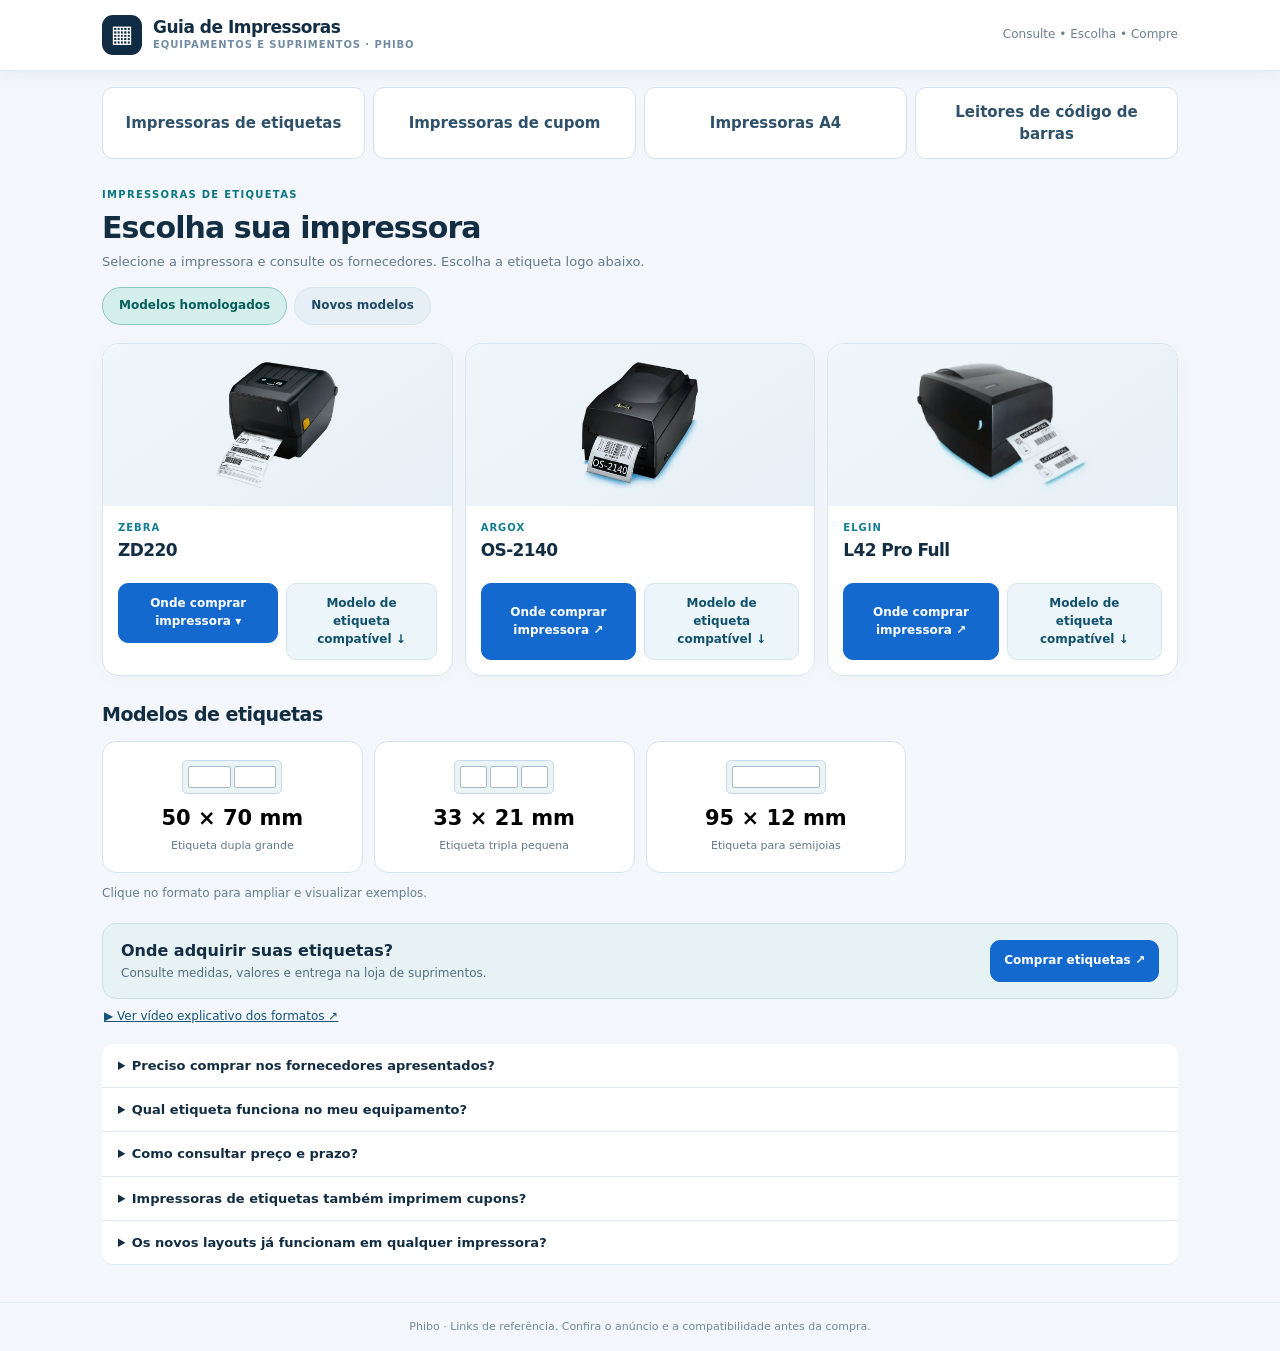
==== guia-impressoras-phibo/index.html @ c82bd7f8 "Phibo: consolidar guia enxuto, isolar categorias, menus de compra e otimizar imagens" ====
<!DOCTYPE html>

<html lang="pt-BR"><head><meta charset="utf-8"/><meta content="width=device-width,initial-scale=1" name="viewport"/><meta content="#112d49" name="theme-color"/><meta content="Catálogo Phibo objetivo: escolha impressoras de etiquetas, cupom, A4 e leitores; visualize formatos e consulte opções de compra." name="description"/><title>Guia Phibo | Impressoras, Etiquetas e Leitores</title>
<style>*{box-sizing:border-box}html{scroll-behavior:smooth}body{margin:0;background:#f2f6fa;color:#132d43;font:15px/1.48 system-ui,-apple-system,"Segoe UI",Arial,sans-serif}button,a{font:inherit}button{cursor:pointer}a{color:inherit;text-decoration:none}a:hover{text-decoration:underline}button:focus-visible,a:focus-visible,summary:focus-visible{outline:3px solid #10a6bc;outline-offset:3px}
.wrap{max-width:1140px;margin:auto;padding:0 22px}.sitebar{background:#fff;position:sticky;top:0;z-index:25;border-bottom:1px solid #dfeaf2;box-shadow:0 3px 15px #122c4010}.bar{min-height:70px;display:flex;align-items:center;justify-content:space-between;gap:16px}.brand{display:flex;align-items:center;gap:11px;white-space:nowrap}.brandicon{background:#102b44;color:#fff;width:40px;height:40px;border-radius:11px;display:grid;place-items:center;font-size:24px}.brand strong{display:block;font-size:17px;letter-spacing:-.5px;line-height:1.2}.brand small{display:block;color:#748ca2;font-size:10px;font-weight:800;letter-spacing:.9px;text-transform:uppercase}.topright{font-size:12px;color:#6c8092}
.tabs{padding:22px 0 12px;display:flex;gap:8px;flex-wrap:wrap}.tab{background:white;border:1px solid #d4e2ed;border-radius:11px;padding:13px 17px;flex:1 1 170px;min-height:48px;font-weight:800;color:#30516a}.tab.active{background:#112d49;color:white;border-color:#112d49}.panel{padding:11px 0 55px}.panel[hidden],.subpanel[hidden]{display:none!important}.heading{display:flex;align-items:center;justify-content:space-between;gap:15px;flex-wrap:wrap;margin:10px 0 18px}.heading h1,.heading h2{margin:0;font-size:clamp(24px,3vw,32px);letter-spacing:-.9px;line-height:1.2}.heading p{margin:6px 0 0;color:#62798c;font-size:13px;max-width:650px}.eyebrow{display:block;color:#0a7582;font-weight:850;font-size:10px;text-transform:uppercase;letter-spacing:1.3px;margin-bottom:7px}.minor{font-size:12px;color:#657d8f}.controls{display:flex;gap:7px;flex-wrap:wrap;margin-bottom:18px}.pill{background:#e6eff6;border:1px solid #d7e6ef;color:#204a66;border-radius:100px;padding:9px 16px;font-size:12px;font-weight:800}.pill.active{background:#d4eeeb;border-color:#8bcac2;color:#045e5b}
.cards{display:grid;grid-template-columns:repeat(3,minmax(0,1fr));gap:14px}.card{min-width:0;background:#fff;border:1px solid #d8e6ef;border-radius:17px;overflow:hidden;display:flex;flex-direction:column;box-shadow:0 3px 18px #14293d06}.photo{height:169px;display:flex;align-items:center;justify-content:center;overflow:hidden;background:linear-gradient(145deg,#f0f7fa,#e6eff5);padding:12px}.photo img{display:block;max-width:100%;max-height:100%;min-width:0;min-height:0;width:auto;height:100%;object-fit:contain;mix-blend-mode:multiply}.info{padding:17px;display:flex;flex-direction:column;flex:1}.brandname{font-size:10px;color:#147d94;font-weight:900;letter-spacing:1px;text-transform:uppercase}.card h3{margin:4px 0 12px;line-height:1.25;font-size:19px;letter-spacing:-.6px}.meta{color:#597388;font-size:12px;font-weight:720;display:flex;flex-wrap:wrap;gap:6px;margin-bottom:15px}.tag{border-radius:6px;background:#eef5f9;padding:5px 8px}.tag.alert{color:#825100;background:#fff2d4}.tag.gold{background:#ffedbc;color:#7c5000}.actions{display:flex;gap:8px;flex-wrap:wrap;margin-top:auto}.action{display:inline-flex;justify-content:center;align-items:center;gap:7px;background:#1469cf;color:#fff;border:1px solid #1469cf;border-radius:10px;padding:11px 13px;font-size:12px;font-weight:850;min-height:42px;flex:1 1 130px;text-align:center;cursor:pointer}.action:hover{background:#0d52a6;color:#fff;text-decoration:none}.action.secondary{color:#11516b;background:#ecf5fa;border-color:#d5e4ec}.action.secondary:hover{background:#dceefa;color:#11516b}.action.gold{background:#f6c64a;border-color:#e3b335;color:#6c4a00}.buy{position:relative;flex:1 1 140px;min-width:0}.buy summary{list-style:none}.buy summary::-webkit-details-marker{display:none}.buy .action{width:100%}.buymenu{position:absolute;top:calc(100% + 5px);left:0;right:0;min-width:195px;padding:7px;border-radius:11px;border:1px solid #d4e2ed;background:#fff;box-shadow:0 12px 25px #193b5727;z-index:12}.buymenu a,.buymenu button{display:block;width:100%;background:#f1f7fa;border:0;border-radius:8px;padding:11px;color:#174e67;font-size:12px;font-weight:800;text-align:left;cursor:pointer;margin:2px 0}.buymenu a:hover,.buymenu button:hover{background:#deeff9;text-decoration:none}
.strip{border-radius:14px;padding:18px 20px;background:#e7f2f5;border:1px solid #cae3e7;margin-top:24px;display:flex;justify-content:space-between;align-items:center;gap:16px;flex-wrap:wrap}.strip strong{font-size:16px;display:block}.strip p{margin:3px 0 0;color:#526f80;font-size:12px}.strip .action{flex:0 0 auto}.mini-title{font-size:20px;margin:30px 0 12px;letter-spacing:-.5px}.formats{display:grid;grid-template-columns:repeat(4,minmax(0,1fr));gap:11px}.format{border:1px solid #d6e4ed;border-radius:14px;background:#fff;text-align:center;padding:18px 8px;min-height:126px;cursor:pointer}.format:hover{border-color:#1285af;box-shadow:0 7px 20px #164e7620}.format strong{display:block;font-size:21px;margin:9px 0 4px}.format small{display:block;font-size:11px;color:#60798e}.roll{display:flex;gap:3px;max-width:100px;height:34px;margin:auto;background:#eaf3f6;border:1px solid #c8d8e6;border-radius:5px;padding:5px}.roll i{flex:1;background:white;border:1px solid #a8bdcb;border-radius:2px}.warning{font-size:11px;color:#835300;margin:10px 0 2px}.faq{margin-top:23px}.faq details{border-bottom:1px solid #deebf2;background:#fff;padding:14px 18px}.faq details:first-child{border-radius:12px 12px 0 0}.faq details:last-child{border-radius:0 0 12px 12px}.faq summary{font-size:13px;font-weight:800;cursor:pointer}.faq p{font-size:13px;color:#557084;margin:10px 0 0}.simplegrid{display:grid;grid-template-columns:repeat(3,minmax(0,1fr));gap:13px}.simple{background:#fff;border:1px solid #d7e6ef;border-radius:15px;padding:20px}.simple strong{display:block;font-size:18px;margin-bottom:3px}.simple small{display:block;color:#647d8d;font-size:12px}.topline{display:flex;align-items:center;justify-content:space-between;gap:14px;margin-top:12px}.connection{font-size:12px;color:#547489;background:#e9f1f7;padding:12px 15px;border-radius:10px;margin:22px 0 0}.footer{color:#72899a;border-top:1px solid #e0eaf0;padding:16px 0;font-size:11px;text-align:center}
.modal{border:1px solid #d5e4ed;border-radius:18px;padding:25px;width:min(96vw,610px);max-height:89vh;overflow:auto;box-shadow:0 30px 80px #031d3c6b}.modal::backdrop{background:#061a2ac4}.modtop{display:flex;gap:18px;align-items:flex-start;justify-content:space-between}.modtop h2{margin:0 0 7px;font-size:23px}.close{background:#eaf1f5;border:0;border-radius:9px;width:38px;height:38px;font-size:24px;flex:none;cursor:pointer}.modal .roll{max-width:380px;height:140px;margin:20px auto}.modal .roll i{border-radius:7px}.modal img{display:block;max-width:min(100%,420px);max-height:260px;object-fit:contain;margin:15px auto}.modlinks{display:flex;flex-wrap:wrap;gap:9px;margin:18px 0}.modlinks .action{flex:1 1 135px}.moddesc{color:#526e80;font-size:14px;margin-top:10px}.modiframe{height:310px;width:100%;border:1px solid #dbe7ee;border-radius:10px}.badge{display:inline-flex;align-items:center;background:#fff0c6;color:#795000;border:1px solid #ecca7b;border-radius:100px;padding:6px 10px;font-weight:850;font-size:11px}.modalnote{font-size:12px;color:#687f8f}
@media(max-width:870px){.cards{grid-template-columns:repeat(2,minmax(0,1fr))}.formats{grid-template-columns:repeat(2,minmax(0,1fr))}.simplegrid{grid-template-columns:repeat(2,minmax(0,1fr))}}@media(max-width:570px){.wrap{padding:0 13px}.bar{min-height:61px}.topright{display:none}.tabs{padding:12px 0 5px}.tab{flex:1 1 calc(50% - 8px);padding:12px 7px;font-size:12px}.cards{grid-template-columns:1fr}.photo{height:172px}.simplegrid{grid-template-columns:1fr}.heading h1,.heading h2{font-size:24px}.modal{padding:18px}.strip{padding:15px}.strip .action{width:100%}}

/* PHIBO — v14: navegação rigorosamente isolada, catálogo de consulta rápida */
html{scroll-padding-top:88px}
.panel[hidden],.subpanel[hidden]{display:none!important}
body{background:#f3f7fb}
.sitebar{position:sticky}
.wrap{max-width:1120px}
.tabs{padding:16px 0 9px}
.panel{padding-bottom:37px}
.heading{margin:9px 0 16px}
.heading h1,.heading h2{font-size:clamp(22px,2.8vw,30px)}
.heading p{max-width:580px}
.cards{gap:12px}
.card h3{margin-bottom:9px;font-size:17px}
.photo{height:162px;padding:12px}
.info{padding:15px}
.meta{margin-bottom:13px}
.mini-title{font-size:19px;margin-top:24px}
.strip{margin-top:20px;padding:15px 18px}
.faq{margin-top:18px}
.faq details{padding:12px 16px}
.actions .action{white-space:normal}
.photo-trigger{background:transparent;border:0;cursor:zoom-in;width:100%;height:100%;display:grid;place-items:center;padding:0}
.photo-trigger img{width:auto;max-width:100%;height:100%;object-fit:contain}
.photo-trigger:focus-visible{outline:3px solid #008bb5}
.photo-modal img{display:block;max-width:100%;width:auto;max-height:68vh;object-fit:contain;margin:10px auto}
.photo-modal .modtop{margin-bottom:8px}
.photocaption{font-size:13px;color:#526f82}
.new-format-menu button.gold{background:#ffe8ad!important;color:#775000!important;border:1px solid #e5bb61}
.buy[open] .buymenu{max-height:min(62vh,350px);overflow:auto}
#formatos-new .format:last-child{background:#fff8e9;border-color:#eac776}
#formatos-new .format:last-child strong{color:#865500}
.inline-video{margin:9px 2px 0}
.inline-video a{font-size:12px;color:#14537a;text-decoration:underline}
.notice-only{font-size:12px;color:#6c8291}
@media (max-width:570px){.actions>.action,.actions>details{flex:1 1 46%}.cards{gap:11px}.heading h1,.heading h2{font-size:23px}}
</style></head><body>
<header class="sitebar"><div class="wrap bar"><a aria-label="Guia de Impressoras Phibo" class="brand" href="#etiquetas"><span class="brandicon">▦</span><span><strong>Guia de Impressoras</strong><small>Equipamentos e suprimentos · Phibo</small></span></a><span class="topright">Consulte • Escolha • Compre</span></div></header>
<main class="wrap" id="main"><nav aria-label="Tipo de equipamento" class="tabs" role="tablist"><button aria-controls="painel-etiquetas" aria-selected="true" class="tab" data-tab="etiquetas" id="tab-etiquetas" role="tab" type="button">Impressoras de etiquetas</button><button aria-controls="painel-cupom" aria-selected="false" class="tab" data-tab="cupom" id="tab-cupom" role="tab" type="button">Impressoras de cupom</button><button aria-controls="painel-a4" aria-selected="false" class="tab" data-tab="a4" id="tab-a4" role="tab" type="button">Impressoras A4</button><button aria-controls="painel-leitores" aria-selected="false" class="tab" data-tab="leitores" id="tab-leitores" role="tab" type="button">Leitores de código de barras</button></nav>
<section aria-label="Impressoras de etiquetas" aria-labelledby="tab-etiquetas" class="panel" data-panel="etiquetas" id="painel-etiquetas" role="tabpanel" tabindex="-1"><div class="heading"><div><span class="eyebrow">Impressoras de etiquetas</span><h1>Escolha sua impressora</h1><p>Selecione a impressora e consulte os fornecedores. Escolha a etiqueta logo abaixo.</p></div></div>
<div aria-label="Linha de equipamentos" class="controls" role="tablist"><button class="pill active" data-subtab="homologadas" role="tab" type="button">Modelos homologados</button><button class="pill" data-subtab="novos" role="tab" type="button">Novos modelos</button></div>
<div class="subpanel" data-subpanel="homologadas"><div class="cards" id="trad-cards"></div><h2 class="mini-title">Modelos de etiquetas</h2><div class="formats" id="formatos-trad"></div><p class="minor">Clique no formato para ampliar e visualizar exemplos.</p>
<div class="strip"><div><strong>Onde adquirir suas etiquetas?</strong><p>Consulte medidas, valores e entrega na loja de suprimentos.</p></div><a class="action" href="https://br.phibo.site/etiquetas-phibo-1/" rel="noopener noreferrer" target="_blank">Comprar etiquetas ↗</a></div><p class="minor inline-video"><a href="https://u.pcloud.link/publink/show?code=XZGmSY5ZvKoFJuNIUqYfOGx7Q8oI7jqThWik" rel="noopener noreferrer" target="_blank">▶ Ver vídeo explicativo dos formatos ↗</a></p></div>
<div class="subpanel" data-subpanel="novos" hidden=""><p class="minor">Modelos em homologação. Confirme a compatibilidade antes da compra.</p><div class="cards" id="new-cards"></div><div class="strip"><div><strong>Elgin L42 EPL (descontinuada)</strong><p>Se já possui o equipamento, consulte os formatos 33 × 21, 95 × 12 e 50 × 75 mm. O último exige Plano Ouro.</p></div></div></div>
<div class="faq"><details><summary>Preciso comprar nos fornecedores apresentados?</summary><p>Não. Os links são referências. Confira o modelo correto e a reputação do vendedor.</p></details><details><summary>Qual etiqueta funciona no meu equipamento?</summary><p>A compatibilidade depende do modelo da impressora, do layout disponível no Phibo e das medidas. Confirme com o suporte.</p></details><details><summary>Como consultar preço e prazo?</summary><p>Escolha a etiqueta na loja de suprimentos e informe seu CEP.</p></details><details><summary>Impressoras de etiquetas também imprimem cupons?</summary><p>Não. Para impressão de cupons, consulte a categoria Impressoras de cupom.</p></details><details><summary>Os novos layouts já funcionam em qualquer impressora?</summary><p>Não necessariamente. O layout depende do equipamento e do plano. Confirme a disponibilidade com o suporte Phibo.</p></details></div></section>
<section aria-label="Impressoras de cupom" aria-labelledby="tab-cupom" class="panel" data-panel="cupom" hidden="" id="painel-cupom" role="tabpanel" tabindex="-1"><div class="heading"><div><span class="eyebrow">Impressoras térmicas não fiscais</span><h1>Impressoras de cupom</h1><p>Selecione o modelo, confira a conexão e compre.</p></div></div><div class="cards" id="cupom-cards"></div>
<div class="connection"><strong>Conexões: </strong>USB (direta) · LAN/Ethernet (rede) · COM/Serial (RS-232). Bluetooth e Wi-Fi apenas quando informados para a versão.</div>
<div class="strip"><div><strong>Bobinas térmicas de 80 mm</strong><p>Impressão térmica: não utiliza tinta ou toner.</p></div><a class="action" href="https://phibo3.lojavirtualnuvem.com.br/bobina/" rel="noopener noreferrer" target="_blank">Comprar bobinas ↗</a></div>
<div class="faq"><details><summary>Cupom e etiqueta usam a mesma impressora?</summary><p>Não. Os equipamentos, mídias e layouts são diferentes.</p></details><details><summary>A impressora não fiscal substitui a emissão de nota fiscal?</summary><p>Não. Ela imprime documentos; a emissão e autorização fiscal dependem das regras fiscais e do sistema emissor.</p></details><details><summary>Posso comprar de outro fornecedor?</summary><p>Sim. Os links são referências. Confira a versão, a conexão, o driver e a reputação do anúncio.</p></details><details><summary>Qualquer impressora POS-80 é compatível?</summary><p>Não é possível garantir apenas pelo nome POS-80. Confira driver, conexão e versão com o suporte antes da compra.</p></details></div><p class="minor">Importante: os links são apenas referências de compra. A compatibilidade de cada versão deve ser confirmada.</p></section>
<section aria-label="Impressoras A4" aria-labelledby="tab-a4" class="panel" data-panel="a4" hidden="" id="painel-a4" role="tabpanel" tabindex="-1"><div class="heading"><div><span class="eyebrow">Impressão em folhas adesivas A4</span><h1>Impressoras A4 — Residenciais</h1><p>Use impressoras a jato de tinta ou laser compatíveis com papel A4 e o layout escolhido no Phibo.</p></div></div>
<div class="simplegrid"><div class="simple"><strong>HP</strong><small>DeskJet · Ink Advantage</small></div><div class="simple"><strong>Epson</strong><small>EcoTank</small></div><div class="simple"><strong>Canon</strong><small>Pixma</small></div><div class="simple"><strong>Brother</strong><small>Linhas HL · DCP</small></div><div class="simple"><strong>Outros modelos</strong><small>Jato de tinta ou laser com suporte A4</small></div></div><div class="strip"><div><strong>Antes de imprimir</strong><p>Escolha o layout A4 correspondente à folha e configure escala em 100%.</p></div></div></section>
<section aria-label="Leitores de código de barras" aria-labelledby="tab-leitores" class="panel" data-panel="leitores" hidden="" id="painel-leitores" role="tabpanel" tabindex="-1"><div class="heading"><div><span class="eyebrow">Leitores de código de barras</span><h1>Escolha seu leitor</h1><p>Escolha o leitor e consulte o link de compra.</p></div></div><div class="cards" id="reader-cards"></div><div class="connection"><strong>EAN-13:</strong> código de barras de 13 dígitos. Confirme suporte ao padrão e o modo de conexão no anúncio.</div><p class="minor">Links de indicação para fornecedores externos. Consulte a disponibilidade e as especificações antes da compra.</p></section>
</main><footer class="footer"><div class="wrap">Phibo · Links de referência. Confira o anúncio e a compatibilidade antes da compra.</div></footer>
<dialog aria-label="Detalhes da etiqueta" class="modal" id="labelModal"></dialog><dialog aria-label="Exemplo de etiqueta" class="modal" id="exampleModal"></dialog>
<script id="site-data" type="application/json">{"printers":[{"brand":"Zebra","name":"ZD220","desc":"Impressora de etiquetas. Verifique se a versão anunciada corresponde ao modelo homologado.","imgs":["zebra1","zebra2"],"links":[["Mercado Livre","https://mercadolivre.com/sec/24QLX2N"],["Amazon","https://link.amazon/B0f5twyE6"]]},{"brand":"Argox","name":"OS-2140","desc":"Impressora de etiquetas. Confirme o modelo exato, a conexão e o protocolo antes de adquirir.","imgs":["argox1","argox2"],"links":[["Mercado Livre","https://meli.la/15mxzLD"]]},{"brand":"Elgin","name":"L42 Pro Full","desc":"Modelo de impressora de etiquetas. As duas fotografias foram incorporadas diretamente à página.","imgs":["elgin1","elgin2"],"links":[["Mercado Livre","https://meli.la/1ukcFxd"]]}],"newPrinters":[{"brand":"Tomate","name":"MDK-006 USB","imgs":["ev_mdk006"],"links":[["Mercado Livre","https://meli.la/2wyeM2A"]]},{"brand":"Tomate","name":"MDK-2074A USB","imgs":["ev_2074a"],"links":[["Mercado Livre","https://meli.la/1ZKnmW6"]]},{"brand":"Tomate","name":"Térmica de etiquetas 203 DPI USB","imgs":["ev_203dpi"],"desc":"Confirme o modelo exato e as medidas compatíveis com o suporte antes da compra.","links":[["Mercado Livre","https://meli.la/1Zq86Ni"]]},{"brand":"Tanca","name":"TLP-300 USB","imgs":["ev_tlp300"],"links":[["Mercado Livre","https://meli.la/2XVfMJG"]]},{"brand":"Jetway","name":"E-commerce USB","imgs":["ev_jetway"],"links":[["Mercado Livre","https://meli.la/2bYzUFD"]]},{"brand":"Tomate","name":"MDK-401","imgs":["ev_mdk401"],"links":[["Mercado Livre","https://meli.la/2XmyiNs"]]},{"brand":"COIBEU","name":"USB 110 mm","imgs":["ev_coibeu"],"links":[["Shopee","https://s.shopee.com.br/6VNjc0RBP9?share_channel_code=1"]]},{"brand":"Tanca","name":"TLP-300+","imgs":["ev_tlp300plus"],"links":[["Mercado Livre","https://meli.la/1JdXaJK"]]},{"brand":"Generic","name":"Impressora térmica de etiquetas","imgs":["ev_generic"],"desc":"Outra opção de impressora térmica de etiquetas. Compatibilidade sujeita à confirmação do suporte.","links":[["Shopee","https://s.shopee.com.br/AKaSAywXOz?share_channel_code=1"]]}],"labels":[{"title":"Etiqueta dupla grande","size":"50 × 70 mm","cols":2,"text":"Duas etiquetas por fileira.","examples":[["Exemplo 1","https://prnt.sc/kxEHwxMXYbsf"],["Exemplo 2","https://prnt.sc/nYnl9fHQahrT"]],"links":[]},{"title":"Etiqueta tripla pequena","size":"33 × 21 mm","cols":3,"text":"Três etiquetas por fileira.","examples":[["Exemplo 1","https://prnt.sc/tZAt0e8B6Jb3"],["Exemplo 2","https://prnt.sc/Ypn4TEwwbL7S"]],"links":[["Onde comprar","https://meli.la/2KMjWDX"]]},{"title":"Etiqueta para semijoias","size":"95 × 12 mm","cols":1,"text":"Uma etiqueta estreita por fileira.","examples":[["Exemplo 1","https://prnt.sc/eS626qJ3OeTZ"],["Exemplo 2","https://prnt.sc/wE7AmO4GAJcy"],["Exemplo 3","https://prnt.sc/ZxrZCn8LOb1O"]],"links":[]}],"newLabels":[{"title":"Etiqueta térmica sem ribbon","size":"33 × 21 mm","cols":3,"status":"Compatibilidade sujeita à confirmação","desc":"Três etiquetas por fileira. Utilize bobina térmica sem ribbon e confirme a compatibilidade com o suporte antes da compra.","img":"label_33x21_new","links":[["Onde comprar","https://meli.la/2KMjWDX"]]},{"title":"Etiqueta térmica adesiva","size":"40 × 25 mm","cols":2,"status":"Formato em consulta","desc":"Duas etiquetas por fileira. Verifique com o suporte se o modelo escolhido já aceita esse layout no sistema.","img":"label_40x25_new","links":[["Onde comprar","https://s.shopee.com.br/8V8nzocP6O?share_channel_code=1"]]},{"title":"Tag térmica para roupas","size":"50 × 75 mm","cols":2,"status":"EXCLUSIVO PLANO OURO","desc":"Duas tags por fileira. Layout disponível SOMENTE para assinantes do Plano Ouro no sistema Phibo.","img":"label_50x75_new","links":[["Onde comprar","https://meli.la/2numfkP"]]},{"title":"Etiqueta térmica sem ribbon","size":"50 × 30 mm","cols":2,"status":"Compatibilidade sujeita à confirmação","desc":"Duas etiquetas por fileira. Confirme com o suporte a disponibilidade do layout para o equipamento escolhido.","img":"label_50x30_new","links":[["Onde comprar","https://meli.la/2r5dNPz"]]}],"coupons":[{"id":"epson","brand":"EPSON","name":"TM-T20X USB / Serial","conn":"USB + Serial","img":"cup_epson","links":[["Onde comprar","https://mercadolivre.com/sec/2nF2anp"]],"warning":false},{"id":"i9","brand":"ELGIN","name":"i9","conn":"Conforme a versão","img":"cup_i9","links":[["Onde comprar","https://mercadolivre.com/sec/1BzNvro"]],"warning":false},{"id":"bematech","brand":"BEMATECH","name":"MP-4200 TH ou HS","conn":"Varia por versão","img":"cup_bematech","links":[["Onde comprar","https://mercadolivre.com/sec/2wyWGxZ"]],"warning":true},{"id":"i7","brand":"ELGIN","name":"i7 (modelo original)","conn":"USB","img":"cup_i7","links":[["Onde comprar","https://mercadolivre.com/sec/2wyWGxZ"]],"warning":false},{"id":"gertec","brand":"GERTEC","name":"G250","conn":"USB + Serial + Rede","img":"cup_gertec","links":[["Onde comprar","https://mercadolivre.com/sec/2wyWGxZ"]],"warning":false},{"id":"pos80","brand":"DIVERSOS FABRICANTES","name":"POS-80","conn":"Varia por fabricante","img":"cup_pos80","links":[["Onde comprar","https://mercadolivre.com/sec/2wyWGxZ"]],"warning":false}],"readers":[{"brand":"C3Tech","name":"LB-50","conn":"USB · 1D / EAN-13","links":[["Mercado Livre","https://mercadolivre.com/sec/2GkJPqz"]]},{"brand":"Elgin","name":"Flash II","conn":"USB · 1D / EAN-13","links":[["Mercado Livre","https://mercadolivre.com/sec/2zkYsvY"]]},{"brand":"Goldensky","name":"GS-L8 sem fio","conn":"Sem fio + USB","links":[["Mercado Livre","https://mercadolivre.com/sec/2JaVfE5"]]},{"brand":"C3Tech","name":"LB-50 com suporte","conn":"USB · 1D / EAN-13","links":[["Shopee","https://s.shopee.com.br/8Kdja76Tjf"]]},{"brand":"Exbom","name":"LCB-S600A sem fio","conn":"Sem fio + receptor USB","links":[["Shopee","https://s.shopee.com.br/8ztQNObzlo"]]}],"photos":{"zebra1":"[data-uri]","argox1":"[data-uri]","elgin1":"[data-uri]","ev_mdk006":"[data-uri]","ev_2074a":"[data-uri]","ev_203dpi":"[data-uri]","ev_tlp300":"[data-uri]","ev_jetway":"[data-uri]","ev_mdk401":"[data-uri]","ev_coibeu":"[data-uri]","ev_tlp300plus":"[data-uri]","ev_generic":"[data-uri]","label_33x21_new":"[data-uri]","label_40x25_new":"[data-uri]","label_50x75_new":"[data-uri]","label_50x30_new":"[data-uri]","cup_epson":"[data-uri]","cup_i9":"[data-uri]","cup_bematech":"[data-uri]","cup_i7":"[data-uri]","cup_gertec":"[data-uri]","cup_pos80":"[data-uri]"},"urls":{"supplies":"https://br.phibo.site/etiquetas-phibo-1/","bobinas":"https://phibo3.lojavirtualnuvem.com.br/bobina/","video":"https://u.pcloud.link/publink/show?code=XZGmSY5ZvKoFJuNIUqYfOGx7Q8oI7jqThWik"}}</script><script>(() => {
'use strict';
const D=JSON.parse(document.getElementById('site-data').textContent);
const $=(s,root=document)=>root.querySelector(s);
const $$=(s,root=document)=>Array.from(root.querySelectorAll(s));
const create=(tag,cls,txt)=>{const e=document.createElement(tag);if(cls)e.className=cls;if(txt!==undefined)e.textContent=txt;return e};
const ext=(a,url)=>{a.href=url;a.target='_blank';a.rel='noopener noreferrer sponsored';return a};
const DATA_ORDER=['33 × 21 mm','40 × 25 mm','50 × 30 mm','50 × 75 mm'];
let category='etiquetas';
function closeMenus(except=null){$$('details.buy[open]').forEach(x=>{if(x!==except)x.open=false})}
function categorySwitch(which,{scroll=false}={}){
  if(!['etiquetas','cupom','a4','leitores'].includes(which))return;
  category=which; closeMenus();
  $$('[data-tab]').forEach(b=>{
    const active=b.dataset.tab===which;
    b.classList.toggle('active',active);
    b.setAttribute('aria-selected',String(active));
    b.tabIndex=active?0:-1;
  });
  $$('[data-panel]').forEach(p=>{p.hidden=p.dataset.panel!==which});
  if(history.replaceState) history.replaceState(null,'','#'+which);
  if(scroll) $('#main').scrollIntoView({behavior:'smooth',block:'start'});
}
function groupSwitch(which){
  $$('[data-subtab]').forEach(b=>{let current=b.dataset.subtab===which;b.classList.toggle('active',current);b.setAttribute('aria-selected',String(current))});
  $$('[data-subpanel]').forEach(p=>p.hidden=p.dataset.subpanel!==which);
  closeMenus();
}
function imgBlock(key,name){
  const wrapper=create('div','photo');const src=D.photos[key];
  if(!src){wrapper.append(create('span','', '🖨️'));return wrapper}
  const btn=create('button','photo-trigger');btn.type='button';btn.setAttribute('aria-label','Ampliar imagem: '+name);btn.title='Clique para ampliar a imagem';
  const im=create('img');im.src=src;im.alt=name;im.loading='lazy';btn.append(im);btn.onclick=()=>openPhoto(key,name);wrapper.append(btn);return wrapper;
}
function openPhoto(key,name){
  const d=$('#photoModal');d.replaceChildren(dialogHead(name,'photoModal'));
  const im=create('img');im.src=D.photos[key];im.alt=name;d.append(im,create('p','photocaption','Imagem de referência. Confira o modelo anunciado antes de comprar.'));
  if(!d.open)d.showModal();
}
function tag(txt,cls=''){return create('span','tag '+cls,txt)}
function action(label,url){return ext(create('a','action',label+' ↗'),url)}
function buy(label,links){
  const valid=(links||[]).filter(x=>/^https:\/\//.test(x?.[1]||''));
  if(!valid.length)return null;
  if(valid.length===1)return action(label,valid[0][1]);
  const d=create('details','buy'),s=create('summary','action',label+' ▾'),options=create('div','buymenu');
  valid.forEach((x,i)=>options.append(ext(create('a','',`Onde comprar ${i+1} ↗`),x[1])));
  d.append(s,options);d.addEventListener('toggle',()=>{if(d.open)closeMenus(d)});return d;
}
function newLabelMenu(){
  const d=create('details','buy');const s=create('summary','action secondary','Onde comprar etiqueta ▾');
  const menu=create('div','buymenu new-format-menu');d.append(s,menu);
  for(const size of DATA_ORDER){
    const label=D.newLabels.find(x=>x.size===size);if(!label)continue;
    const b=create('button',size==='50 × 75 mm'?'gold':'',size+(size==='50 × 75 mm'?' · Plano Ouro':''));
    b.type='button';b.onclick=()=>{d.open=false;openLabel(label,true)};menu.append(b);
  }
  d.addEventListener('toggle',()=>{if(d.open)closeMenus(d)});
  return d;
}
function modelCard(p,type){
  const card=create('article','card');card.append(imgBlock(p.img||p.imgs?.[0],p.brand+' '+p.name));
  const info=create('div','info');info.append(create('span','brandname',p.brand),create('h3','',p.name));
  const m=create('div','meta');
  if(type==='coupon'){
    m.append(tag('Conexão: '+p.conn),tag('Bobina: 80 mm'));
    if(p.warning)m.append(tag('Não comprar MP-4200 ADV','alert'));
    if(p.id==='pos80')m.append(tag('Conferir modelo e driver','alert'));
  }
  if(type==='new')m.append(tag('Compatibilidade: confirmar com o suporte'));
  info.append(m);
  const actions=create('div','actions');
  const primary=buy(type==='coupon'?'Onde comprar':'Onde comprar impressora',p.links);
  if(primary)actions.append(primary);
  if(type==='traditional'){
    const b=create('button','action secondary','Modelo de etiqueta compatível ↓');b.type='button';
    b.onclick=()=>$('#formatos-trad').scrollIntoView({behavior:'smooth',block:'start'});actions.append(b);
  }
  if(type==='new')actions.append(newLabelMenu());
  info.append(actions);card.append(info);return card;
}
function lineRoll(n){const r=create('div','roll');for(let i=0;i<n;i++)r.append(create('i'));r.setAttribute('aria-label',n+' etiquetas por fileira');return r}
function labelCard(l,updated){
  const b=create('button','format'+(l.size==='50 × 75 mm'?' gold-format':''));b.type='button';b.setAttribute('aria-label','Visualizar etiqueta '+l.size);
  b.append(lineRoll(l.cols),create('strong','',l.size),create('small','',l.title));
  if(l.size==='50 × 75 mm')b.append(create('span','badge','Exclusivo Plano Ouro'));
  b.onclick=()=>openLabel(l,updated);return b;
}
function dialogHead(title,id){
  const h=create('div','modtop'),b=create('button','close','×');b.type='button';b.setAttribute('aria-label','Fechar');b.onclick=()=>$('#'+id).close();
  h.append(create('h2','',title),b);return h;
}
function openLabel(l,updated){
  const d=$('#labelModal');d.replaceChildren(dialogHead(l.size+' · '+l.title,'labelModal'));
  if(updated && l.img && D.photos[l.img]){const i=create('img');i.src=D.photos[l.img];i.alt='Etiqueta '+l.size;d.append(i)}
  else d.append(lineRoll(l.cols));
  d.append(create('p','moddesc',`${l.cols} ${l.cols===1?'etiqueta':'etiquetas'} por fileira. ${l.text||l.desc||''}`));
  if(l.size==='50 × 75 mm')d.append(create('span','badge','EXCLUSIVO DO PLANO OURO'));
  const group=create('div','modlinks');
  // One confirmed affiliate URL for the thermal 33×21 in the recently received request.
  for(const [_,url] of (l.links||[]))group.append(action('Onde comprar',l.size==='33 × 21 mm'?'https://meli.la/2KMjWDX':url));
  (l.examples||[]).forEach((ref,index)=>{const b=create('button','action secondary','Visualizar exemplo '+(index+1));b.type='button';b.onclick=()=>openExample(l,index);group.append(b)});
  d.append(group,create('p','modalnote','Links de referência. Confira o tamanho, a compatibilidade e o plano antes da compra.'));
  if(!d.open)d.showModal();
}
function openExample(l,index){
  const d=$('#exampleModal');d.replaceChildren(dialogHead(l.size+' · Exemplo '+(index+1),'exampleModal'));
  const ref=l.examples[index][1];
  d.append(create('p','modalnote','Se a pré-visualização externa não carregar, abra o exemplo original.'));
  const frame=create('iframe','modiframe');frame.src=ref;frame.loading='lazy';frame.title='Exemplo de '+l.size;d.append(frame);
  const buttons=create('div','modlinks');buttons.append(action('Abrir exemplo original',ref));d.append(buttons);
  if(!d.open)d.showModal();
}
function render(){
  const traditional=$('#trad-cards'),newer=$('#new-cards');
  D.printers.forEach(p=>traditional.append(modelCard(p,'traditional')));
  D.newPrinters.forEach(p=>newer.append(modelCard(p,'new')));
  D.labels.forEach(l=>$('#formatos-trad').append(labelCard(l,false)));
  for(const size of DATA_ORDER){const l=D.newLabels.find(x=>x.size===size);if(l)$('#formatos-new').append(labelCard(l,true))}
  D.coupons.forEach(p=>$('#cupom-cards').append(modelCard(p,'coupon')));
  D.readers.forEach(p=>{
    const card=create('article','card');let visual=create('div','photo'),glyph=create('span','reader-icon','▥');glyph.setAttribute('aria-hidden','true');visual.append(glyph);card.append(visual);
    const info=create('div','info');info.append(create('span','brandname',p.brand),create('h3','',p.name));
    const m=create('div','meta');m.append(tag(p.conn));info.append(m);
    const row=create('div','actions'),link=buy('Onde comprar',p.links);if(link)row.append(link);info.append(row);card.append(info);$('#reader-cards').append(card);
  });
}
function setup(){
  $$('[data-tab]').forEach(b=>{
    b.addEventListener('click',()=>categorySwitch(b.dataset.tab,{scroll:true}));
    b.addEventListener('keydown',e=>{
      const keys=['ArrowLeft','ArrowRight','Home','End'];if(!keys.includes(e.key))return;e.preventDefault();
      const tabs=$$('[data-tab]');let i=tabs.indexOf(b);i=e.key==='Home'?0:e.key==='End'?tabs.length-1:(i+(e.key==='ArrowRight'?1:-1)+tabs.length)%tabs.length;
      tabs[i].focus();categorySwitch(tabs[i].dataset.tab);
    });
  });
  $$('[data-subtab]').forEach(b=>b.addEventListener('click',()=>groupSwitch(b.dataset.subtab)));
  for(const d of $$('.modal')) d.addEventListener('click',e=>{if(e.target===d)d.close()});
  document.addEventListener('click',e=>{if(!e.target.closest('details.buy'))closeMenus()});
  window.addEventListener('hashchange',()=>{const requested=location.hash.slice(1);if(['etiquetas','cupom','a4','leitores'].includes(requested))categorySwitch(requested)});
}
render();setup();groupSwitch('homologadas');
const initial=location.hash.slice(1);
categorySwitch(['etiquetas','cupom','a4','leitores'].includes(initial)?initial:'etiquetas');
})();</script><dialog aria-label="Imagem ampliada" class="modal photo-modal" id="photoModal"></dialog></body></html>
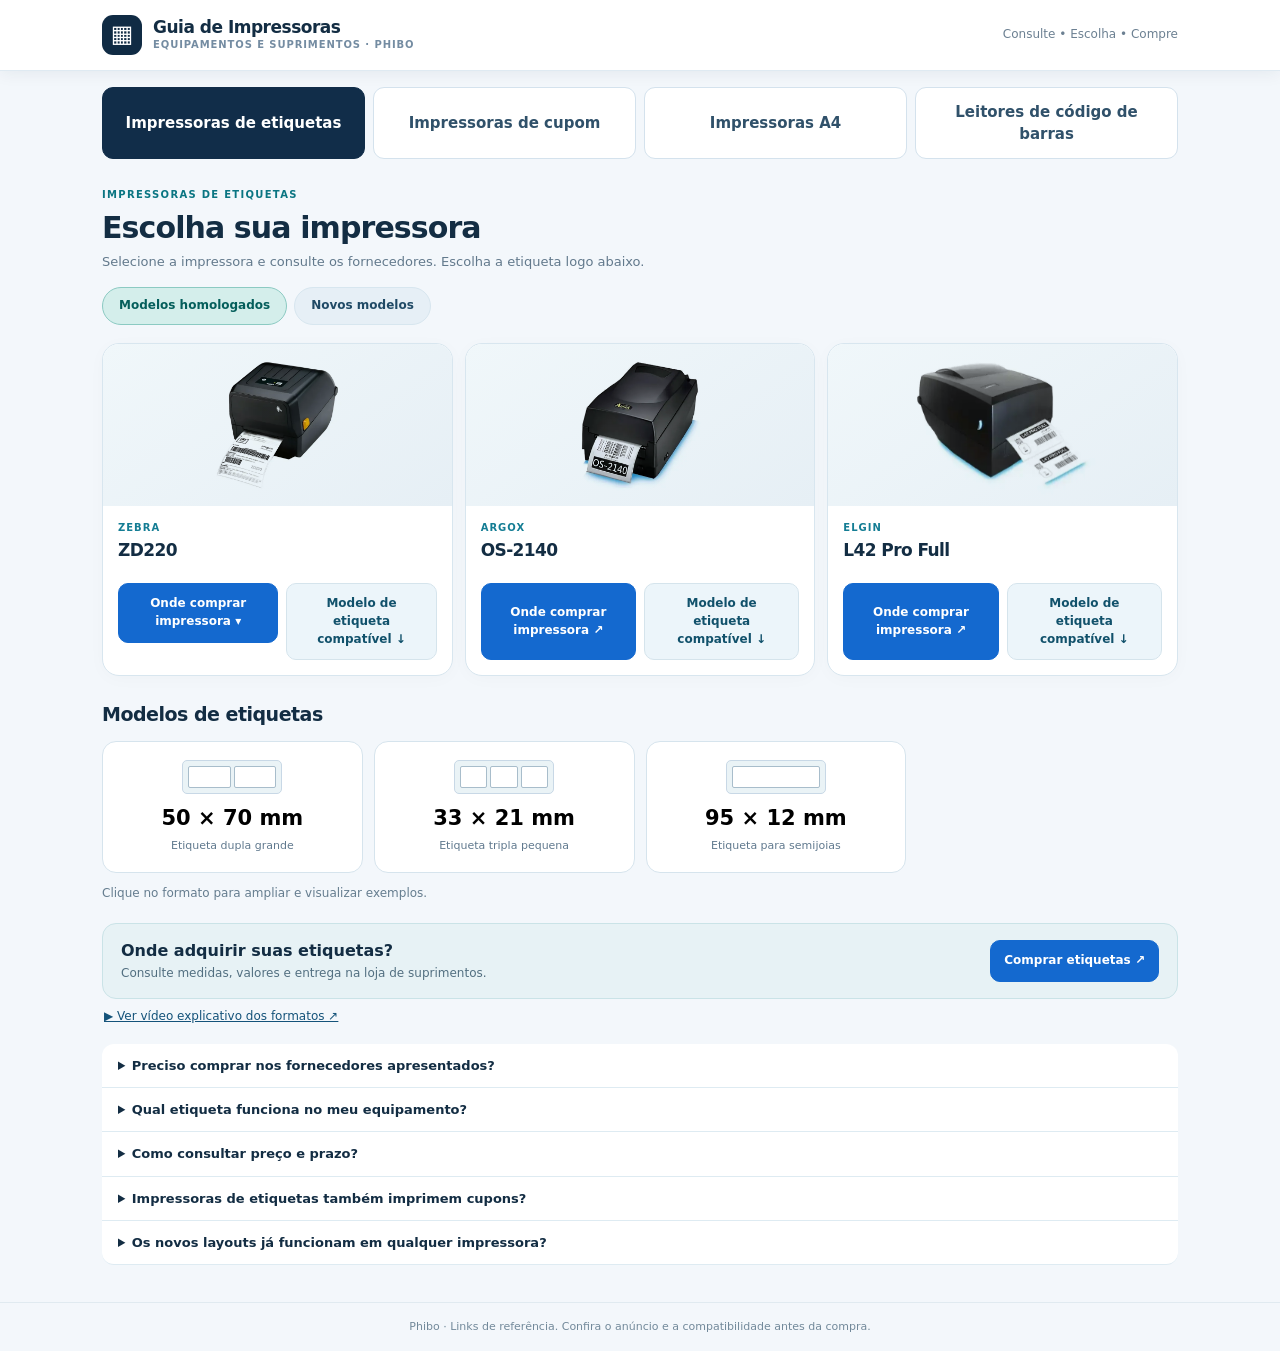
==== commit fea602f9: "Phibo: imagens em arquivos WebP e botões robustos na página pública" ====
--- a/guia-impressoras-phibo/index.html
+++ b/guia-impressoras-phibo/index.html
@@ -62,148 +62,4 @@
 <section aria-label="Leitores de código de barras" aria-labelledby="tab-leitores" class="panel" data-panel="leitores" hidden="" id="painel-leitores" role="tabpanel" tabindex="-1"><div class="heading"><div><span class="eyebrow">Leitores de código de barras</span><h1>Escolha seu leitor</h1><p>Escolha o leitor e consulte o link de compra.</p></div></div><div class="cards" id="reader-cards"></div><div class="connection"><strong>EAN-13:</strong> código de barras de 13 dígitos. Confirme suporte ao padrão e o modo de conexão no anúncio.</div><p class="minor">Links de indicação para fornecedores externos. Consulte a disponibilidade e as especificações antes da compra.</p></section>
 </main><footer class="footer"><div class="wrap">Phibo · Links de referência. Confira o anúncio e a compatibilidade antes da compra.</div></footer>
 <dialog aria-label="Detalhes da etiqueta" class="modal" id="labelModal"></dialog><dialog aria-label="Exemplo de etiqueta" class="modal" id="exampleModal"></dialog>
-<script id="site-data" type="application/json">{"printers":[{"brand":"Zebra","name":"ZD220","desc":"Impressora de etiquetas. Verifique se a versão anunciada corresponde ao modelo homologado.","imgs":["zebra1","zebra2"],"links":[["Mercado Livre","https://mercadolivre.com/sec/24QLX2N"],["Amazon","https://link.amazon/B0f5twyE6"]]},{"brand":"Argox","name":"OS-2140","desc":"Impressora de etiquetas. Confirme o modelo exato, a conexão e o protocolo antes de adquirir.","imgs":["argox1","argox2"],"links":[["Mercado Livre","https://meli.la/15mxzLD"]]},{"brand":"Elgin","name":"L42 Pro Full","desc":"Modelo de impressora de etiquetas. As duas fotografias foram incorporadas diretamente à página.","imgs":["elgin1","elgin2"],"links":[["Mercado Livre","https://meli.la/1ukcFxd"]]}],"newPrinters":[{"brand":"Tomate","name":"MDK-006 USB","imgs":["ev_mdk006"],"links":[["Mercado Livre","https://meli.la/2wyeM2A"]]},{"brand":"Tomate","name":"MDK-2074A USB","imgs":["ev_2074a"],"links":[["Mercado Livre","https://meli.la/1ZKnmW6"]]},{"brand":"Tomate","name":"Térmica de etiquetas 203 DPI USB","imgs":["ev_203dpi"],"desc":"Confirme o modelo exato e as medidas compatíveis com o suporte antes da compra.","links":[["Mercado Livre","https://meli.la/1Zq86Ni"]]},{"brand":"Tanca","name":"TLP-300 USB","imgs":["ev_tlp300"],"links":[["Mercado Livre","https://meli.la/2XVfMJG"]]},{"brand":"Jetway","name":"E-commerce USB","imgs":["ev_jetway"],"links":[["Mercado Livre","https://meli.la/2bYzUFD"]]},{"brand":"Tomate","name":"MDK-401","imgs":["ev_mdk401"],"links":[["Mercado Livre","https://meli.la/2XmyiNs"]]},{"brand":"COIBEU","name":"USB 110 mm","imgs":["ev_coibeu"],"links":[["Shopee","https://s.shopee.com.br/6VNjc0RBP9?share_channel_code=1"]]},{"brand":"Tanca","name":"TLP-300+","imgs":["ev_tlp300plus"],"links":[["Mercado Livre","https://meli.la/1JdXaJK"]]},{"brand":"Generic","name":"Impressora térmica de etiquetas","imgs":["ev_generic"],"desc":"Outra opção de impressora térmica de etiquetas. Compatibilidade sujeita à confirmação do suporte.","links":[["Shopee","https://s.shopee.com.br/AKaSAywXOz?share_channel_code=1"]]}],"labels":[{"title":"Etiqueta dupla grande","size":"50 × 70 mm","cols":2,"text":"Duas etiquetas por fileira.","examples":[["Exemplo 1","https://prnt.sc/kxEHwxMXYbsf"],["Exemplo 2","https://prnt.sc/nYnl9fHQahrT"]],"links":[]},{"title":"Etiqueta tripla pequena","size":"33 × 21 mm","cols":3,"text":"Três etiquetas por fileira.","examples":[["Exemplo 1","https://prnt.sc/tZAt0e8B6Jb3"],["Exemplo 2","https://prnt.sc/Ypn4TEwwbL7S"]],"links":[["Onde comprar","https://meli.la/2KMjWDX"]]},{"title":"Etiqueta para semijoias","size":"95 × 12 mm","cols":1,"text":"Uma etiqueta estreita por fileira.","examples":[["Exemplo 1","https://prnt.sc/eS626qJ3OeTZ"],["Exemplo 2","https://prnt.sc/wE7AmO4GAJcy"],["Exemplo 3","https://prnt.sc/ZxrZCn8LOb1O"]],"links":[]}],"newLabels":[{"title":"Etiqueta térmica sem ribbon","size":"33 × 21 mm","cols":3,"status":"Compatibilidade sujeita à confirmação","desc":"Três etiquetas por fileira. Utilize bobina térmica sem ribbon e confirme a compatibilidade com o suporte antes da compra.","img":"label_33x21_new","links":[["Onde comprar","https://meli.la/2KMjWDX"]]},{"title":"Etiqueta térmica adesiva","size":"40 × 25 mm","cols":2,"status":"Formato em consulta","desc":"Duas etiquetas por fileira. Verifique com o suporte se o modelo escolhido já aceita esse layout no sistema.","img":"label_40x25_new","links":[["Onde comprar","https://s.shopee.com.br/8V8nzocP6O?share_channel_code=1"]]},{"title":"Tag térmica para roupas","size":"50 × 75 mm","cols":2,"status":"EXCLUSIVO PLANO OURO","desc":"Duas tags por fileira. Layout disponível SOMENTE para assinantes do Plano Ouro no sistema Phibo.","img":"label_50x75_new","links":[["Onde comprar","https://meli.la/2numfkP"]]},{"title":"Etiqueta térmica sem ribbon","size":"50 × 30 mm","cols":2,"status":"Compatibilidade sujeita à confirmação","desc":"Duas etiquetas por fileira. Confirme com o suporte a disponibilidade do layout para o equipamento escolhido.","img":"label_50x30_new","links":[["Onde comprar","https://meli.la/2r5dNPz"]]}],"coupons":[{"id":"epson","brand":"EPSON","name":"TM-T20X USB / Serial","conn":"USB + Serial","img":"cup_epson","links":[["Onde comprar","https://mercadolivre.com/sec/2nF2anp"]],"warning":false},{"id":"i9","brand":"ELGIN","name":"i9","conn":"Conforme a versão","img":"cup_i9","links":[["Onde comprar","https://mercadolivre.com/sec/1BzNvro"]],"warning":false},{"id":"bematech","brand":"BEMATECH","name":"MP-4200 TH ou HS","conn":"Varia por versão","img":"cup_bematech","links":[["Onde comprar","https://mercadolivre.com/sec/2wyWGxZ"]],"warning":true},{"id":"i7","brand":"ELGIN","name":"i7 (modelo original)","conn":"USB","img":"cup_i7","links":[["Onde comprar","https://mercadolivre.com/sec/2wyWGxZ"]],"warning":false},{"id":"gertec","brand":"GERTEC","name":"G250","conn":"USB + Serial + Rede","img":"cup_gertec","links":[["Onde comprar","https://mercadolivre.com/sec/2wyWGxZ"]],"warning":false},{"id":"pos80","brand":"DIVERSOS FABRICANTES","name":"POS-80","conn":"Varia por fabricante","img":"cup_pos80","links":[["Onde comprar","https://mercadolivre.com/sec/2wyWGxZ"]],"warning":false}],"readers":[{"brand":"C3Tech","name":"LB-50","conn":"USB · 1D / EAN-13","links":[["Mercado Livre","https://mercadolivre.com/sec/2GkJPqz"]]},{"brand":"Elgin","name":"Flash II","conn":"USB · 1D / EAN-13","links":[["Mercado Livre","https://mercadolivre.com/sec/2zkYsvY"]]},{"brand":"Goldensky","name":"GS-L8 sem fio","conn":"Sem fio + USB","links":[["Mercado Livre","https://mercadolivre.com/sec/2JaVfE5"]]},{"brand":"C3Tech","name":"LB-50 com suporte","conn":"USB · 1D / EAN-13","links":[["Shopee","https://s.shopee.com.br/8Kdja76Tjf"]]},{"brand":"Exbom","name":"LCB-S600A sem fio","conn":"Sem fio + receptor USB","links":[["Shopee","https://s.shopee.com.br/8ztQNObzlo"]]}],"photos":{"zebra1":"[data-uri]","argox1":"[data-uri]","elgin1":"[data-uri]","ev_mdk006":"[data-uri]","ev_2074a":"[data-uri]","ev_203dpi":"[data-uri]","ev_tlp300":"[data-uri]","ev_jetway":"[data-uri]","ev_mdk401":"[data-uri]","ev_coibeu":"[data-uri]","ev_tlp300plus":"[data-uri]","ev_generic":"[data-uri]","label_33x21_new":"[data-uri]","label_40x25_new":"[data-uri]","label_50x75_new":"[data-uri]","label_50x30_new":"[data-uri]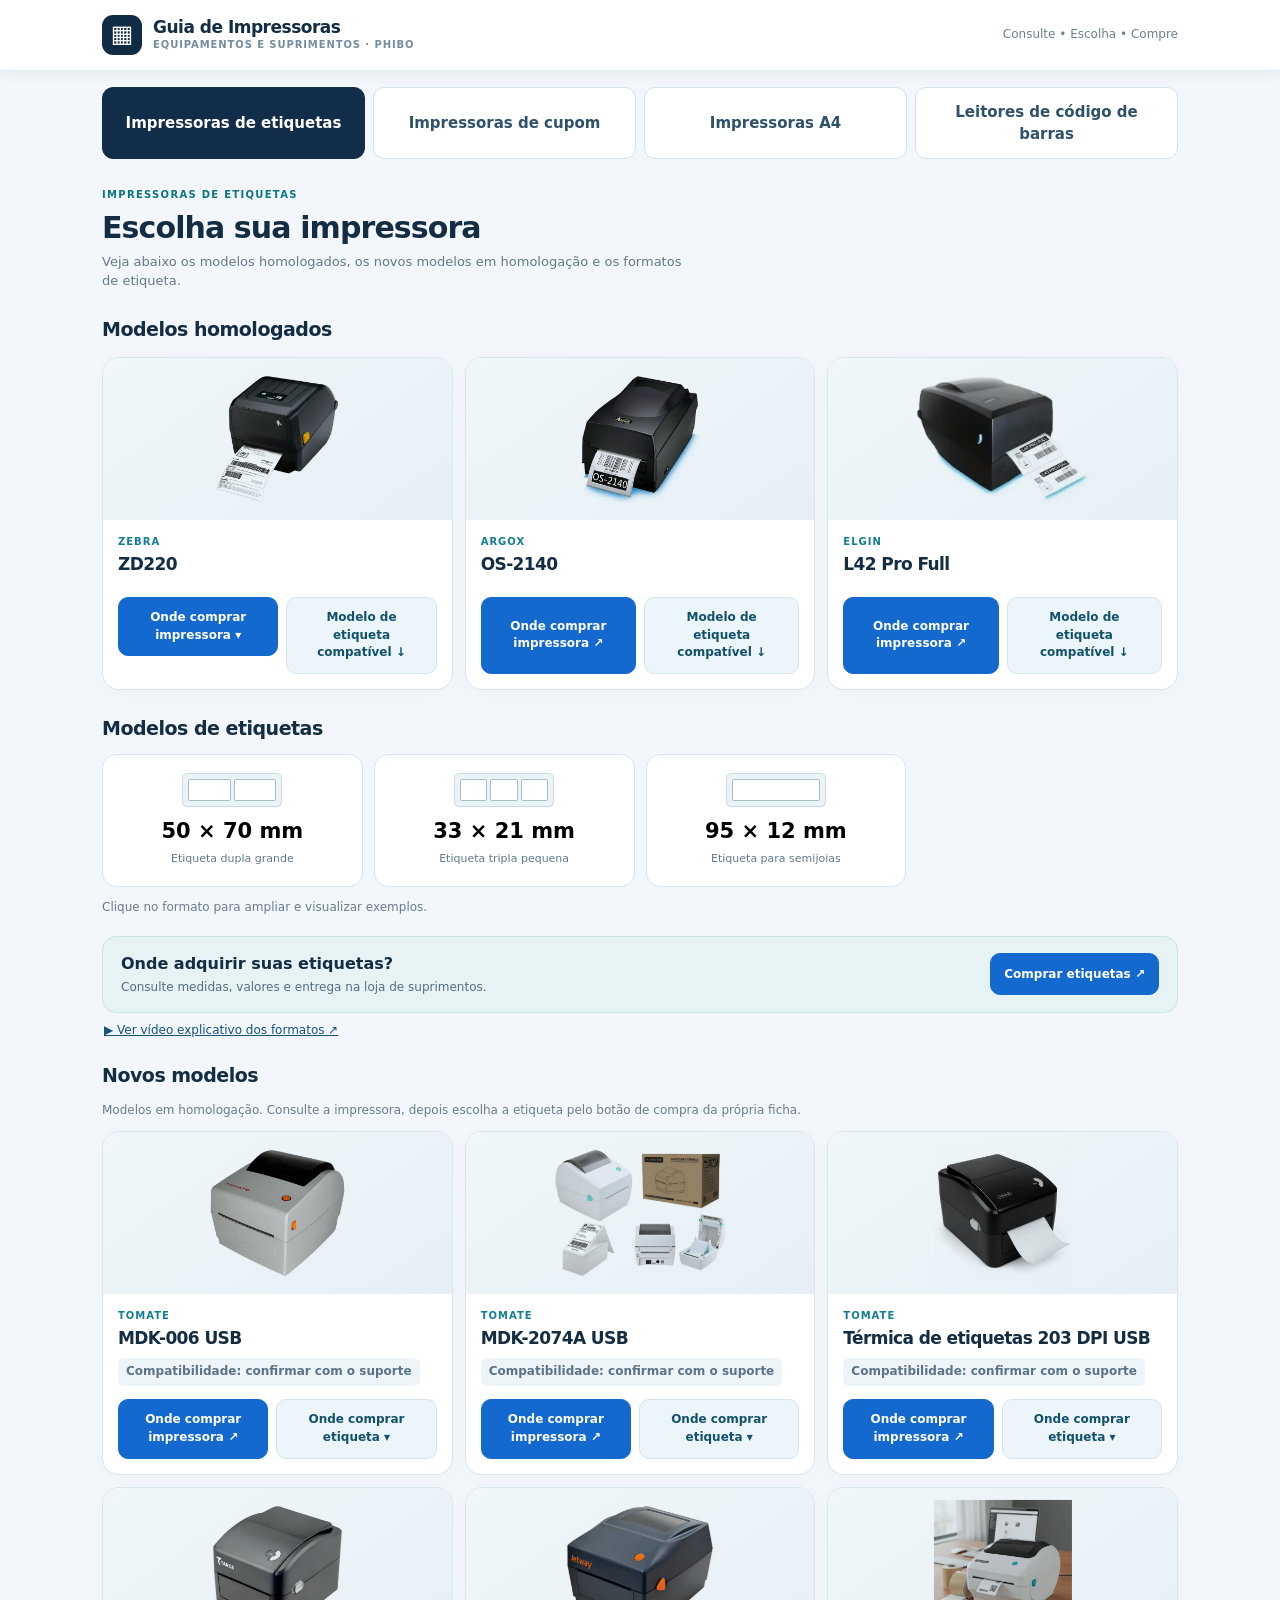
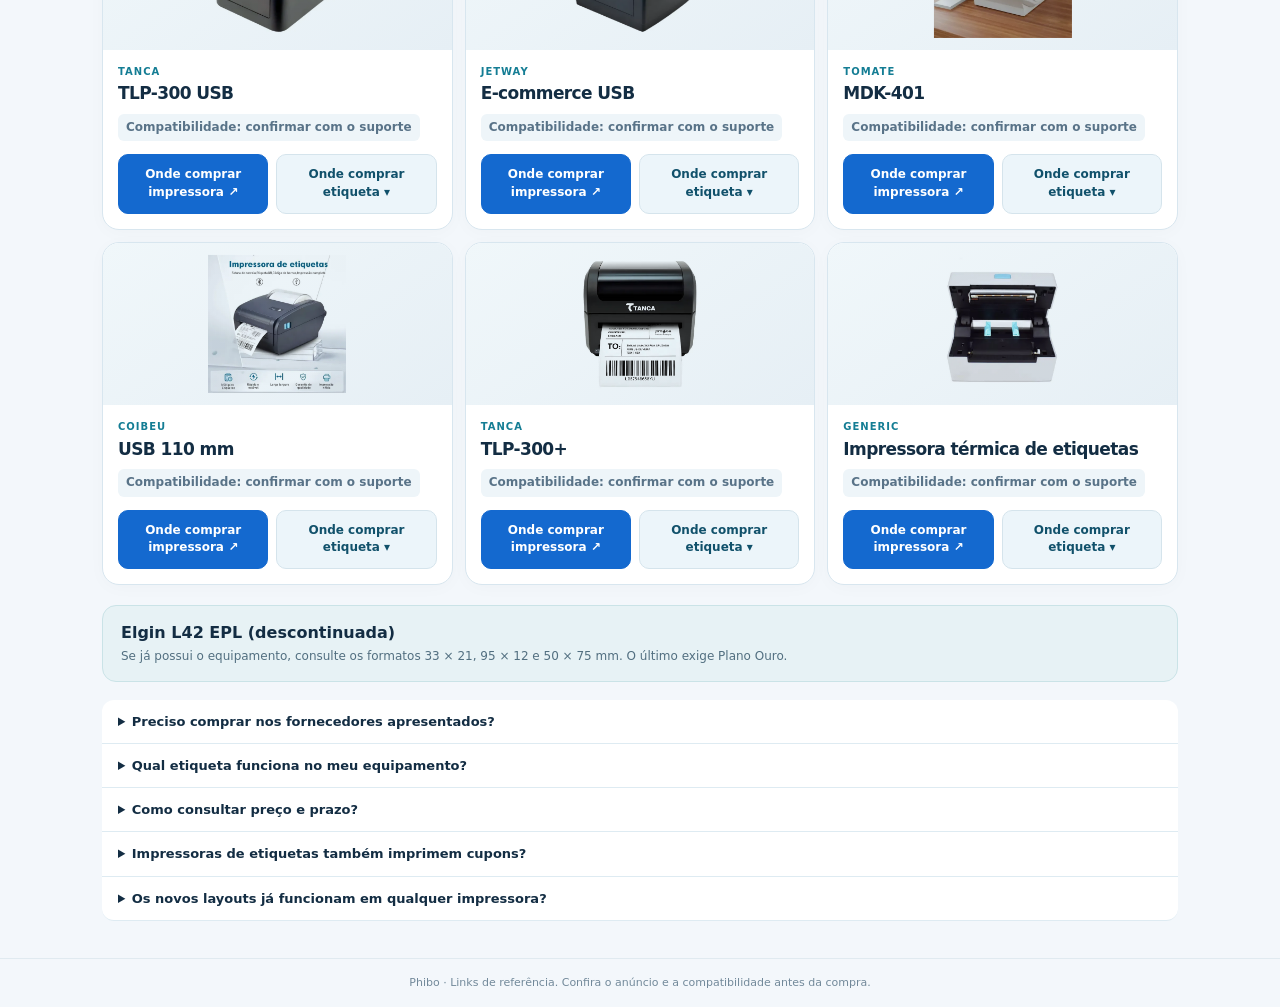
==== commit a09ee098: "Guia Phibo: versão aprovada com fotos reais dos 5 leitores e 9 novos modelos visíveis" ====
--- a/guia-impressoras-phibo/index.html
+++ b/guia-impressoras-phibo/index.html
@@ -44,14 +44,16 @@
 .inline-video a{font-size:12px;color:#14537a;text-decoration:underline}
 .notice-only{font-size:12px;color:#6c8291}
 @media (max-width:570px){.actions>.action,.actions>details{flex:1 1 46%}.cards{gap:11px}.heading h1,.heading h2{font-size:23px}}
+
+.stackhead{margin:10px 0 14px}.section-space{margin-top:22px}.reader-icon{display:none}.controls{display:none!important}#painel-etiquetas .subpanel[hidden]{display:block!important}.cards{scroll-margin-top:24px}
 </style></head><body>
 <header class="sitebar"><div class="wrap bar"><a aria-label="Guia de Impressoras Phibo" class="brand" href="#etiquetas"><span class="brandicon">▦</span><span><strong>Guia de Impressoras</strong><small>Equipamentos e suprimentos · Phibo</small></span></a><span class="topright">Consulte • Escolha • Compre</span></div></header>
 <main class="wrap" id="main"><nav aria-label="Tipo de equipamento" class="tabs" role="tablist"><button aria-controls="painel-etiquetas" aria-selected="true" class="tab" data-tab="etiquetas" id="tab-etiquetas" role="tab" type="button">Impressoras de etiquetas</button><button aria-controls="painel-cupom" aria-selected="false" class="tab" data-tab="cupom" id="tab-cupom" role="tab" type="button">Impressoras de cupom</button><button aria-controls="painel-a4" aria-selected="false" class="tab" data-tab="a4" id="tab-a4" role="tab" type="button">Impressoras A4</button><button aria-controls="painel-leitores" aria-selected="false" class="tab" data-tab="leitores" id="tab-leitores" role="tab" type="button">Leitores de código de barras</button></nav>
-<section aria-label="Impressoras de etiquetas" aria-labelledby="tab-etiquetas" class="panel" data-panel="etiquetas" id="painel-etiquetas" role="tabpanel" tabindex="-1"><div class="heading"><div><span class="eyebrow">Impressoras de etiquetas</span><h1>Escolha sua impressora</h1><p>Selecione a impressora e consulte os fornecedores. Escolha a etiqueta logo abaixo.</p></div></div>
-<div aria-label="Linha de equipamentos" class="controls" role="tablist"><button class="pill active" data-subtab="homologadas" role="tab" type="button">Modelos homologados</button><button class="pill" data-subtab="novos" role="tab" type="button">Novos modelos</button></div>
+<section aria-label="Impressoras de etiquetas" aria-labelledby="tab-etiquetas" class="panel" data-panel="etiquetas" id="painel-etiquetas" role="tabpanel" tabindex="-1"><div class="heading"><div><span class="eyebrow">Impressoras de etiquetas</span><h1>Escolha sua impressora</h1><p>Veja abaixo os modelos homologados, os novos modelos em homologação e os formatos de etiqueta.</p></div></div>
+<div class="stackhead"><h2 class="mini-title">Modelos homologados</h2></div>
 <div class="subpanel" data-subpanel="homologadas"><div class="cards" id="trad-cards"></div><h2 class="mini-title">Modelos de etiquetas</h2><div class="formats" id="formatos-trad"></div><p class="minor">Clique no formato para ampliar e visualizar exemplos.</p>
 <div class="strip"><div><strong>Onde adquirir suas etiquetas?</strong><p>Consulte medidas, valores e entrega na loja de suprimentos.</p></div><a class="action" href="https://br.phibo.site/etiquetas-phibo-1/" rel="noopener noreferrer" target="_blank">Comprar etiquetas ↗</a></div><p class="minor inline-video"><a href="https://u.pcloud.link/publink/show?code=XZGmSY5ZvKoFJuNIUqYfOGx7Q8oI7jqThWik" rel="noopener noreferrer" target="_blank">▶ Ver vídeo explicativo dos formatos ↗</a></p></div>
-<div class="subpanel" data-subpanel="novos" hidden=""><p class="minor">Modelos em homologação. Confirme a compatibilidade antes da compra.</p><div class="cards" id="new-cards"></div><div class="strip"><div><strong>Elgin L42 EPL (descontinuada)</strong><p>Se já possui o equipamento, consulte os formatos 33 × 21, 95 × 12 e 50 × 75 mm. O último exige Plano Ouro.</p></div></div></div>
+<h2 class="mini-title section-space">Novos modelos</h2><div class="subpanel" data-subpanel="novos"><p class="minor">Modelos em homologação. Consulte a impressora, depois escolha a etiqueta pelo botão de compra da própria ficha.</p><div class="cards" id="new-cards"></div><div class="strip"><div><strong>Elgin L42 EPL (descontinuada)</strong><p>Se já possui o equipamento, consulte os formatos 33 × 21, 95 × 12 e 50 × 75 mm. O último exige Plano Ouro.</p></div></div></div>
 <div class="faq"><details><summary>Preciso comprar nos fornecedores apresentados?</summary><p>Não. Os links são referências. Confira o modelo correto e a reputação do vendedor.</p></details><details><summary>Qual etiqueta funciona no meu equipamento?</summary><p>A compatibilidade depende do modelo da impressora, do layout disponível no Phibo e das medidas. Confirme com o suporte.</p></details><details><summary>Como consultar preço e prazo?</summary><p>Escolha a etiqueta na loja de suprimentos e informe seu CEP.</p></details><details><summary>Impressoras de etiquetas também imprimem cupons?</summary><p>Não. Para impressão de cupons, consulte a categoria Impressoras de cupom.</p></details><details><summary>Os novos layouts já funcionam em qualquer impressora?</summary><p>Não necessariamente. O layout depende do equipamento e do plano. Confirme a disponibilidade com o suporte Phibo.</p></details></div></section>
 <section aria-label="Impressoras de cupom" aria-labelledby="tab-cupom" class="panel" data-panel="cupom" hidden="" id="painel-cupom" role="tabpanel" tabindex="-1"><div class="heading"><div><span class="eyebrow">Impressoras térmicas não fiscais</span><h1>Impressoras de cupom</h1><p>Selecione o modelo, confira a conexão e compre.</p></div></div><div class="cards" id="cupom-cards"></div>
 <div class="connection"><strong>Conexões: </strong>USB (direta) · LAN/Ethernet (rede) · COM/Serial (RS-232). Bluetooth e Wi-Fi apenas quando informados para a versão.</div>
@@ -62,4 +64,4 @@
 <section aria-label="Leitores de código de barras" aria-labelledby="tab-leitores" class="panel" data-panel="leitores" hidden="" id="painel-leitores" role="tabpanel" tabindex="-1"><div class="heading"><div><span class="eyebrow">Leitores de código de barras</span><h1>Escolha seu leitor</h1><p>Escolha o leitor e consulte o link de compra.</p></div></div><div class="cards" id="reader-cards"></div><div class="connection"><strong>EAN-13:</strong> código de barras de 13 dígitos. Confirme suporte ao padrão e o modo de conexão no anúncio.</div><p class="minor">Links de indicação para fornecedores externos. Consulte a disponibilidade e as especificações antes da compra.</p></section>
 </main><footer class="footer"><div class="wrap">Phibo · Links de referência. Confira o anúncio e a compatibilidade antes da compra.</div></footer>
 <dialog aria-label="Detalhes da etiqueta" class="modal" id="labelModal"></dialog><dialog aria-label="Exemplo de etiqueta" class="modal" id="exampleModal"></dialog>
-<script id="site-data" type="application/json">{"printers":[{"brand":"Zebra","name":"ZD220","desc":"Impressora de etiquetas. Verifique se a versão anunciada corresponde ao modelo homologado.","imgs":["zebra1","zebra2"],"links":[["Mercado Livre","https://mercadolivre.com/sec/24QLX2N"],["Amazon","https://link.amazon/B0f5twyE6"]]},{"brand":"Argox","name":"OS-2140","desc":"Impressora de etiquetas. Confirme o modelo exato, a conexão e o protocolo antes de adquirir.","imgs":["argox1","argox2"],"links":[["Mercado Livre","https://meli.la/15mxzLD"]]},{"brand":"Elgin","name":"L42 Pro Full","desc":"Modelo de impressora de etiquetas. As duas fotografias foram incorporadas diretamente à página.","imgs":["elgin1","elgin2"],"links":[["Mercado Livre","https://meli.la/1ukcFxd"]]}],"newPrinters":[{"brand":"Tomate","name":"MDK-006 USB","imgs":["ev_mdk006"],"links":[["Mercado Livre","https://meli.la/2wyeM2A"]]},{"brand":"Tomate","name":"MDK-2074A USB","imgs":["ev_2074a"],"links":[["Mercado Livre","https://meli.la/1ZKnmW6"]]},{"brand":"Tomate","name":"Térmica de etiquetas 203 DPI USB","imgs":["ev_203dpi"],"desc":"Confirme o modelo exato e as medidas compatíveis com o suporte antes da compra.","links":[["Mercado Livre","https://meli.la/1Zq86Ni"]]},{"brand":"Tanca","name":"TLP-300 USB","imgs":["ev_tlp300"],"links":[["Mercado Livre","https://meli.la/2XVfMJG"]]},{"brand":"Jetway","name":"E-commerce USB","imgs":["ev_jetway"],"links":[["Mercado Livre","https://meli.la/2bYzUFD"]]},{"brand":"Tomate","name":"MDK-401","imgs":["ev_mdk401"],"links":[["Mercado Livre","https://meli.la/2XmyiNs"]]},{"brand":"COIBEU","name":"USB 110 mm","imgs":["ev_coibeu"],"links":[["Shopee","https://s.shopee.com.br/6VNjc0RBP9?share_channel_code=1"]]},{"brand":"Tanca","name":"TLP-300+","imgs":["ev_tlp300plus"],"links":[["Mercado Livre","https://meli.la/1JdXaJK"]]},{"brand":"Generic","name":"Impressora térmica de etiquetas","imgs":["ev_generic"],"desc":"Outra opção de impressora térmica de etiquetas. Compatibilidade sujeita à confirmação do suporte.","links":[["Shopee","https://s.shopee.com.br/AKaSAywXOz?share_channel_code=1"]]}],"labels":[{"title":"Etiqueta dupla grande","size":"50 × 70 mm","cols":2,"text":"Duas etiquetas por fileira.","examples":[["Exemplo 1","https://prnt.sc/kxEHwxMXYbsf"],["Exemplo 2","https://prnt.sc/nYnl9fHQahrT"]],"links":[]},{"title":"Etiqueta tripla pequena","size":"33 × 21 mm","cols":3,"text":"Três etiquetas por fileira.","examples":[["Exemplo 1","https://prnt.sc/tZAt0e8B6Jb3"],["Exemplo 2","https://prnt.sc/Ypn4TEwwbL7S"]],"links":[["Onde comprar","https://meli.la/2KMjWDX"]]},{"title":"Etiqueta para semijoias","size":"95 × 12 mm","cols":1,"text":"Uma etiqueta estreita por fileira.","examples":[["Exemplo 1","https://prnt.sc/eS626qJ3OeTZ"],["Exemplo 2","https://prnt.sc/wE7AmO4GAJcy"],["Exemplo 3","https://prnt.sc/ZxrZCn8LOb1O"]],"links":[]}],"newLabels":[{"title":"Etiqueta térmica sem ribbon","size":"33 × 21 mm","cols":3,"status":"Compatibilidade sujeita à confirmação","desc":"Três etiquetas por fileira. Utilize bobina térmica sem ribbon e confirme a compatibilidade com o suporte antes da compra.","img":"label_33x21_new","links":[["Onde comprar","https://meli.la/2KMjWDX"]]},{"title":"Etiqueta térmica adesiva","size":"40 × 25 mm","cols":2,"status":"Formato em consulta","desc":"Duas etiquetas por fileira. Verifique com o suporte se o modelo escolhido já aceita esse layout no sistema.","img":"label_40x25_new","links":[["Onde comprar","https://s.shopee.com.br/8V8nzocP6O?share_channel_code=1"]]},{"title":"Tag térmica para roupas","size":"50 × 75 mm","cols":2,"status":"EXCLUSIVO PLANO OURO","desc":"Duas tags por fileira. Layout disponível SOMENTE para assinantes do Plano Ouro no sistema Phibo.","img":"label_50x75_new","links":[["Onde comprar","https://meli.la/2numfkP"]]},{"title":"Etiqueta térmica sem ribbon","size":"50 × 30 mm","cols":2,"status":"Compatibilidade sujeita à confirmação","desc":"Duas etiquetas por fileira. Confirme com o suporte a disponibilidade do layout para o equipamento escolhido.","img":"label_50x30_new","links":[["Onde comprar","https://meli.la/2r5dNPz"]]}],"coupons":[{"id":"epson","brand":"EPSON","name":"TM-T20X USB / Serial","conn":"USB + Serial","img":"cup_epson","links":[["Onde comprar","https://mercadolivre.com/sec/2nF2anp"]],"warning":false},{"id":"i9","brand":"ELGIN","name":"i9","conn":"Conforme a versão","img":"cup_i9","links":[["Onde comprar","https://mercadolivre.com/sec/1BzNvro"]],"warning":false},{"id":"bematech","brand":"BEMATECH","name":"MP-4200 TH ou HS","conn":"Varia por versão","img":"cup_bematech","links":[["Onde comprar","https://mercadolivre.com/sec/2wyWGxZ"]],"warning":true},{"id":"i7","brand":"ELGIN","name":"i7 (modelo original)","conn":"USB","img":"cup_i7","links":[["Onde comprar","https://mercadolivre.com/sec/2wyWGxZ"]],"warning":false},{"id":"gertec","brand":"GERTEC","name":"G250","conn":"USB + Serial + Rede","img":"cup_gertec","links":[["Onde comprar","https://mercadolivre.com/sec/2wyWGxZ"]],"warning":false},{"id":"pos80","brand":"DIVERSOS FABRICANTES","name":"POS-80","conn":"Varia por fabricante","img":"cup_pos80","links":[["Onde comprar","https://mercadolivre.com/sec/2wyWGxZ"]],"warning":false}],"readers":[{"brand":"C3Tech","name":"LB-50","conn":"USB · 1D / EAN-13","links":[["Mercado Livre","https://mercadolivre.com/sec/2GkJPqz"]]},{"brand":"Elgin","name":"Flash II","conn":"USB · 1D / EAN-13","links":[["Mercado Livre","https://mercadolivre.com/sec/2zkYsvY"]]},{"brand":"Goldensky","name":"GS-L8 sem fio","conn":"Sem fio + USB","links":[["Mercado Livre","https://mercadolivre.com/sec/2JaVfE5"]]},{"brand":"C3Tech","name":"LB-50 com suporte","conn":"USB · 1D / EAN-13","links":[["Shopee","https://s.shopee.com.br/8Kdja76Tjf"]]},{"brand":"Exbom","name":"LCB-S600A sem fio","conn":"Sem fio + receptor USB","links":[["Shopee","https://s.shopee.com.br/8ztQNObzlo"]]}],"photos":{"zebra1":"assets/zebra1.webp","argox1":"assets/argox1.webp","elgin1":"assets/elgin1.webp","ev_mdk006":"assets/ev_mdk006.webp","ev_2074a":"assets/ev_2074a.webp","ev_203dpi":"assets/ev_203dpi.webp","ev_tlp300":"assets/ev_tlp300.webp","ev_jetway":"assets/ev_jetway.webp","ev_mdk401":"assets/ev_mdk401.webp","ev_coibeu":"assets/ev_coibeu.webp","ev_tlp300plus":"assets/ev_tlp300plus.webp","ev_generic":"assets/ev_generic.webp","label_33x21_new":"assets/label_33x21_new.webp","label_40x25_new":"assets/label_40x25_new.webp","label_50x75_new":"assets/label_50x75_new.webp","label_50x30_new":"assets/label_50x30_new.webp","cup_epson":"assets/cup_epson.webp","cup_i9":"assets/cup_i9.webp","cup_bematech":"assets/cup_bematech.webp","cup_i7":"assets/cup_i7.webp","cup_gertec":"assets/cup_gertec.webp","cup_pos80":"assets/cup_pos80.webp"},"urls":{"supplies":"https://br.phibo.site/etiquetas-phibo-1/","bobinas":"https://phibo3.lojavirtualnuvem.com.br/bobina/","video":"https://u.pcloud.link/publink/show?code=XZGmSY5ZvKoFJuNIUqYfOGx7Q8oI7jqThWik"}}</script><script src="./app.js?v=20261023-c" defer></script><dialog aria-label="Imagem ampliada" class="modal photo-modal" id="photoModal"></dialog></body></html>+<script id="site-data" type="application/json">{"printers":[{"brand":"Zebra","name":"ZD220","desc":"Impressora de etiquetas. Verifique se a versão anunciada corresponde ao modelo homologado.","imgs":["zebra1","zebra2"],"links":[["Mercado Livre","https://mercadolivre.com/sec/24QLX2N"],["Amazon","https://link.amazon/B0f5twyE6"]]},{"brand":"Argox","name":"OS-2140","desc":"Impressora de etiquetas. Confirme o modelo exato, a conexão e o protocolo antes de adquirir.","imgs":["argox1","argox2"],"links":[["Mercado Livre","https://meli.la/15mxzLD"]]},{"brand":"Elgin","name":"L42 Pro Full","desc":"Modelo de impressora de etiquetas. As duas fotografias foram incorporadas diretamente à página.","imgs":["elgin1","elgin2"],"links":[["Mercado Livre","https://meli.la/1ukcFxd"]]}],"newPrinters":[{"brand":"Tomate","name":"MDK-006 USB","imgs":["ev_mdk006"],"links":[["Mercado Livre","https://meli.la/2wyeM2A"]]},{"brand":"Tomate","name":"MDK-2074A USB","imgs":["ev_2074a"],"links":[["Mercado Livre","https://meli.la/1ZKnmW6"]]},{"brand":"Tomate","name":"Térmica de etiquetas 203 DPI USB","imgs":["ev_203dpi"],"desc":"Confirme o modelo exato e as medidas compatíveis com o suporte antes da compra.","links":[["Mercado Livre","https://meli.la/1Zq86Ni"]]},{"brand":"Tanca","name":"TLP-300 USB","imgs":["ev_tlp300"],"links":[["Mercado Livre","https://meli.la/2XVfMJG"]]},{"brand":"Jetway","name":"E-commerce USB","imgs":["ev_jetway"],"links":[["Mercado Livre","https://meli.la/2bYzUFD"]]},{"brand":"Tomate","name":"MDK-401","imgs":["ev_mdk401"],"links":[["Mercado Livre","https://meli.la/2XmyiNs"]]},{"brand":"COIBEU","name":"USB 110 mm","imgs":["ev_coibeu"],"links":[["Shopee","https://s.shopee.com.br/6VNjc0RBP9?share_channel_code=1"]]},{"brand":"Tanca","name":"TLP-300+","imgs":["ev_tlp300plus"],"links":[["Mercado Livre","https://meli.la/1JdXaJK"]]},{"brand":"Generic","name":"Impressora térmica de etiquetas","imgs":["ev_generic"],"desc":"Outra opção de impressora térmica de etiquetas. Compatibilidade sujeita à confirmação do suporte.","links":[["Shopee","https://s.shopee.com.br/AKaSAywXOz?share_channel_code=1"]]}],"labels":[{"title":"Etiqueta dupla grande","size":"50 × 70 mm","cols":2,"text":"Duas etiquetas por fileira.","examples":[["Exemplo 1","https://prnt.sc/kxEHwxMXYbsf"],["Exemplo 2","https://prnt.sc/nYnl9fHQahrT"]],"links":[]},{"title":"Etiqueta tripla pequena","size":"33 × 21 mm","cols":3,"text":"Três etiquetas por fileira.","examples":[["Exemplo 1","https://prnt.sc/tZAt0e8B6Jb3"],["Exemplo 2","https://prnt.sc/Ypn4TEwwbL7S"]],"links":[["Onde comprar","https://meli.la/2KMjWDX"]]},{"title":"Etiqueta para semijoias","size":"95 × 12 mm","cols":1,"text":"Uma etiqueta estreita por fileira.","examples":[["Exemplo 1","https://prnt.sc/eS626qJ3OeTZ"],["Exemplo 2","https://prnt.sc/wE7AmO4GAJcy"],["Exemplo 3","https://prnt.sc/ZxrZCn8LOb1O"]],"links":[]}],"newLabels":[{"title":"Etiqueta térmica sem ribbon","size":"33 × 21 mm","cols":3,"status":"Compatibilidade sujeita à confirmação","desc":"Três etiquetas por fileira. Utilize bobina térmica sem ribbon e confirme a compatibilidade com o suporte antes da compra.","img":"label_33x21_new","links":[["Onde comprar","https://meli.la/2KMjWDX"]]},{"title":"Etiqueta térmica adesiva","size":"40 × 25 mm","cols":2,"status":"Formato em consulta","desc":"Duas etiquetas por fileira. Verifique com o suporte se o modelo escolhido já aceita esse layout no sistema.","img":"label_40x25_new","links":[["Onde comprar","https://s.shopee.com.br/8V8nzocP6O?share_channel_code=1"]]},{"title":"Tag térmica para roupas","size":"50 × 75 mm","cols":2,"status":"EXCLUSIVO PLANO OURO","desc":"Duas tags por fileira. Layout disponível SOMENTE para assinantes do Plano Ouro no sistema Phibo.","img":"label_50x75_new","links":[["Onde comprar","https://meli.la/2numfkP"]]},{"title":"Etiqueta térmica sem ribbon","size":"50 × 30 mm","cols":2,"status":"Compatibilidade sujeita à confirmação","desc":"Duas etiquetas por fileira. Confirme com o suporte a disponibilidade do layout para o equipamento escolhido.","img":"label_50x30_new","links":[["Onde comprar","https://meli.la/2r5dNPz"]]}],"coupons":[{"id":"epson","brand":"EPSON","name":"TM-T20X USB / Serial","conn":"USB + Serial","img":"cup_epson","links":[["Onde comprar","https://mercadolivre.com/sec/2nF2anp"]],"warning":false},{"id":"i9","brand":"ELGIN","name":"i9","conn":"Conforme a versão","img":"cup_i9","links":[["Onde comprar","https://mercadolivre.com/sec/1BzNvro"]],"warning":false},{"id":"bematech","brand":"BEMATECH","name":"MP-4200 TH ou HS","conn":"Varia por versão","img":"cup_bematech","links":[["Onde comprar","https://mercadolivre.com/sec/2wyWGxZ"]],"warning":true},{"id":"i7","brand":"ELGIN","name":"i7 (modelo original)","conn":"USB","img":"cup_i7","links":[["Onde comprar","https://mercadolivre.com/sec/2wyWGxZ"]],"warning":false},{"id":"gertec","brand":"GERTEC","name":"G250","conn":"USB + Serial + Rede","img":"cup_gertec","links":[["Onde comprar","https://mercadolivre.com/sec/2wyWGxZ"]],"warning":false},{"id":"pos80","brand":"DIVERSOS FABRICANTES","name":"POS-80","conn":"Varia por fabricante","img":"cup_pos80","links":[["Onde comprar","https://mercadolivre.com/sec/2wyWGxZ"]],"warning":false}],"readers":[{"brand":"C3Tech","name":"LB-50","conn":"USB · 1D / EAN-13","links":[["Mercado Livre","https://mercadolivre.com/sec/2GkJPqz"]],"img":"reader_lb50"},{"brand":"Elgin","name":"Flash II","conn":"USB · 1D / EAN-13","links":[["Mercado Livre","https://mercadolivre.com/sec/2zkYsvY"]],"img":"reader_flash2"},{"brand":"Goldensky","name":"GS-L8 sem fio","conn":"Sem fio + USB","links":[["Mercado Livre","https://mercadolivre.com/sec/2JaVfE5"]],"img":"reader_gsl8"},{"brand":"C3Tech","name":"LB-50 com suporte","conn":"USB · 1D / EAN-13","links":[["Shopee","https://s.shopee.com.br/8Kdja76Tjf"]],"img":"reader_lb50sup"},{"brand":"Exbom","name":"LCB-S600A sem fio","conn":"Sem fio + receptor USB","links":[["Shopee","https://s.shopee.com.br/8ztQNObzlo"]],"img":"reader_exbom"}],"photos":{"zebra1":"assets/zebra1.webp","argox1":"assets/argox1.webp","elgin1":"assets/elgin1.webp","ev_mdk006":"assets/ev_mdk006.webp","ev_2074a":"assets/ev_2074a.webp","ev_203dpi":"assets/ev_203dpi.webp","ev_tlp300":"assets/ev_tlp300.webp","ev_jetway":"assets/ev_jetway.webp","ev_mdk401":"assets/ev_mdk401.webp","ev_coibeu":"assets/ev_coibeu.webp","ev_tlp300plus":"assets/ev_tlp300plus.webp","ev_generic":"assets/ev_generic.webp","label_33x21_new":"assets/label_33x21_new.webp","label_40x25_new":"assets/label_40x25_new.webp","label_50x75_new":"assets/label_50x75_new.webp","label_50x30_new":"assets/label_50x30_new.webp","cup_epson":"assets/cup_epson.webp","cup_i9":"assets/cup_i9.webp","cup_bematech":"assets/cup_bematech.webp","cup_i7":"assets/cup_i7.webp","cup_gertec":"assets/cup_gertec.webp","cup_pos80":"assets/cup_pos80.webp","reader_lb50":"assets/reader_lb50.png","reader_flash2":"assets/reader_flash2.png","reader_gsl8":"assets/reader_gsl8.png","reader_lb50sup":"assets/reader_lb50sup.png","reader_exbom":"assets/reader_exbom.png"},"urls":{"supplies":"https://br.phibo.site/etiquetas-phibo-1/","bobinas":"https://phibo3.lojavirtualnuvem.com.br/bobina/","video":"https://u.pcloud.link/publink/show?code=XZGmSY5ZvKoFJuNIUqYfOGx7Q8oI7jqThWik"}}</script><script src="./app.js?v=20261023-e" defer></script><dialog aria-label="Imagem ampliada" class="modal photo-modal" id="photoModal"></dialog></body></html>
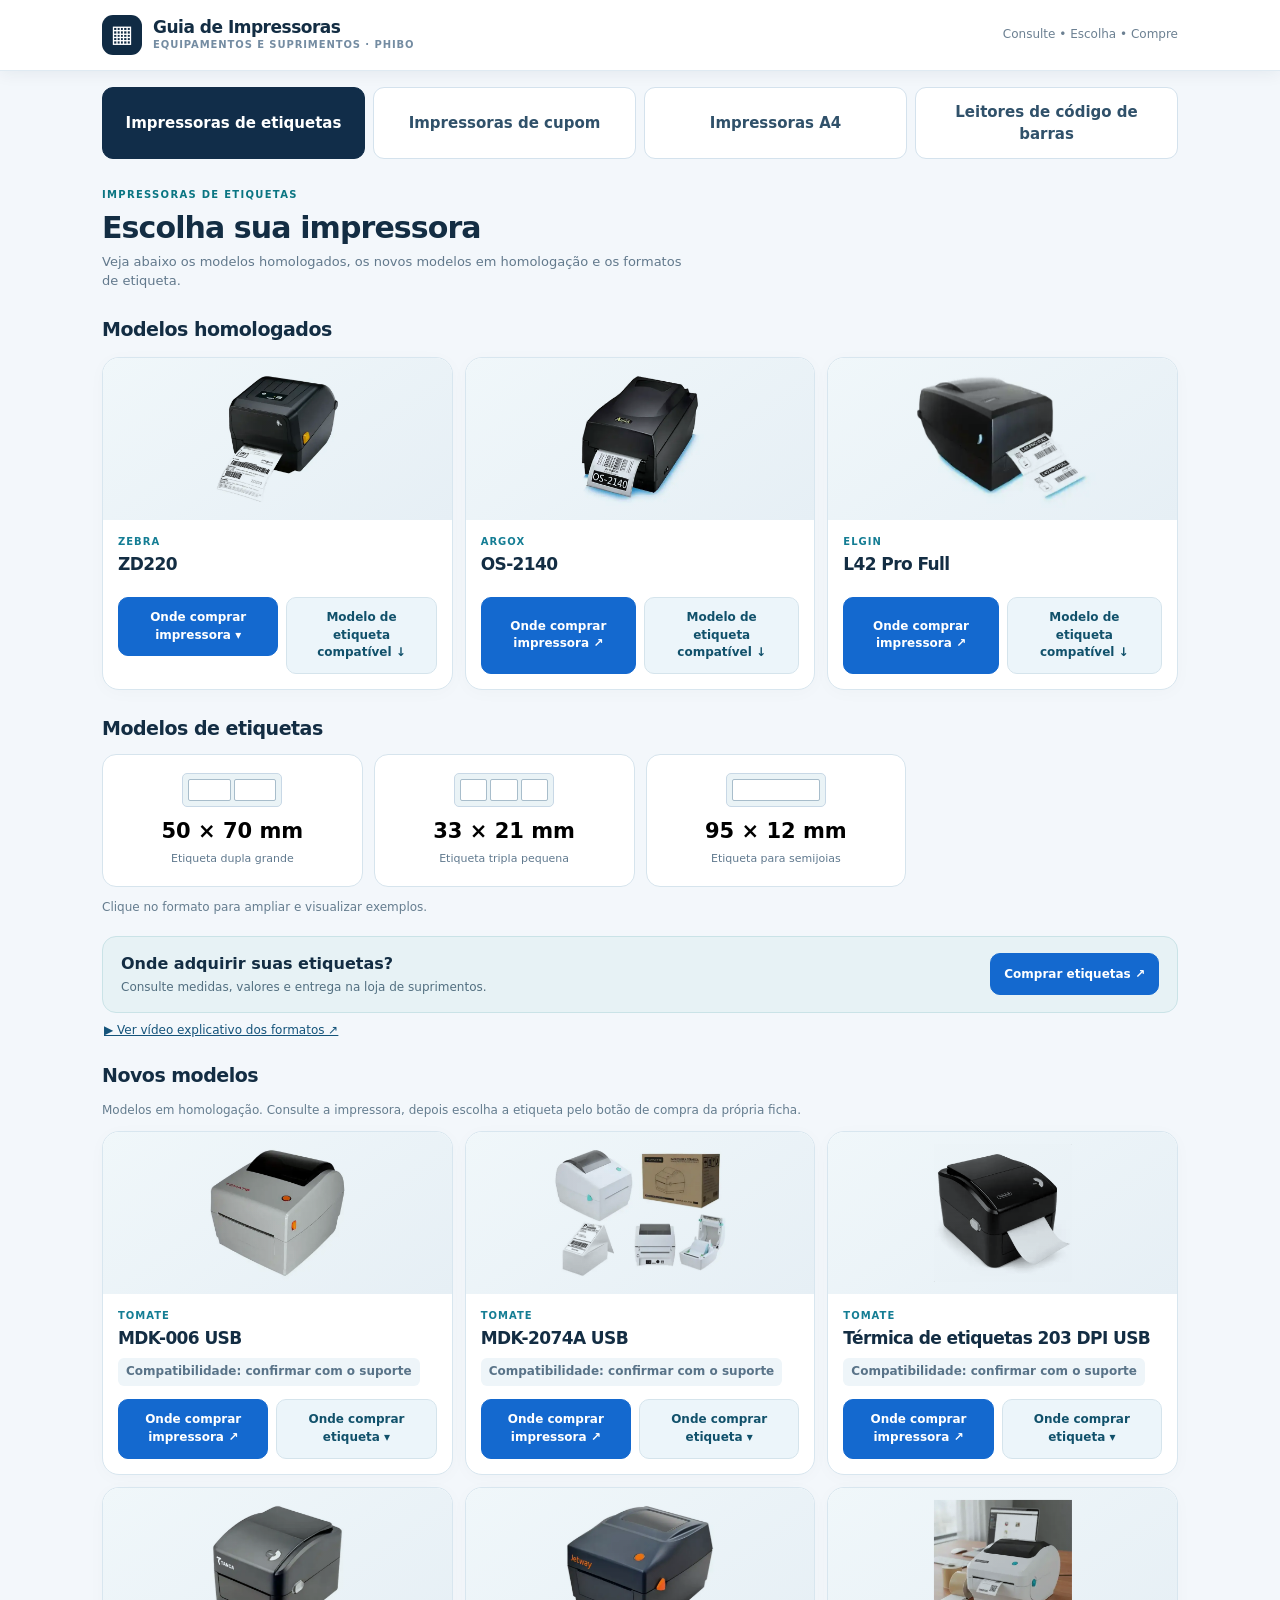
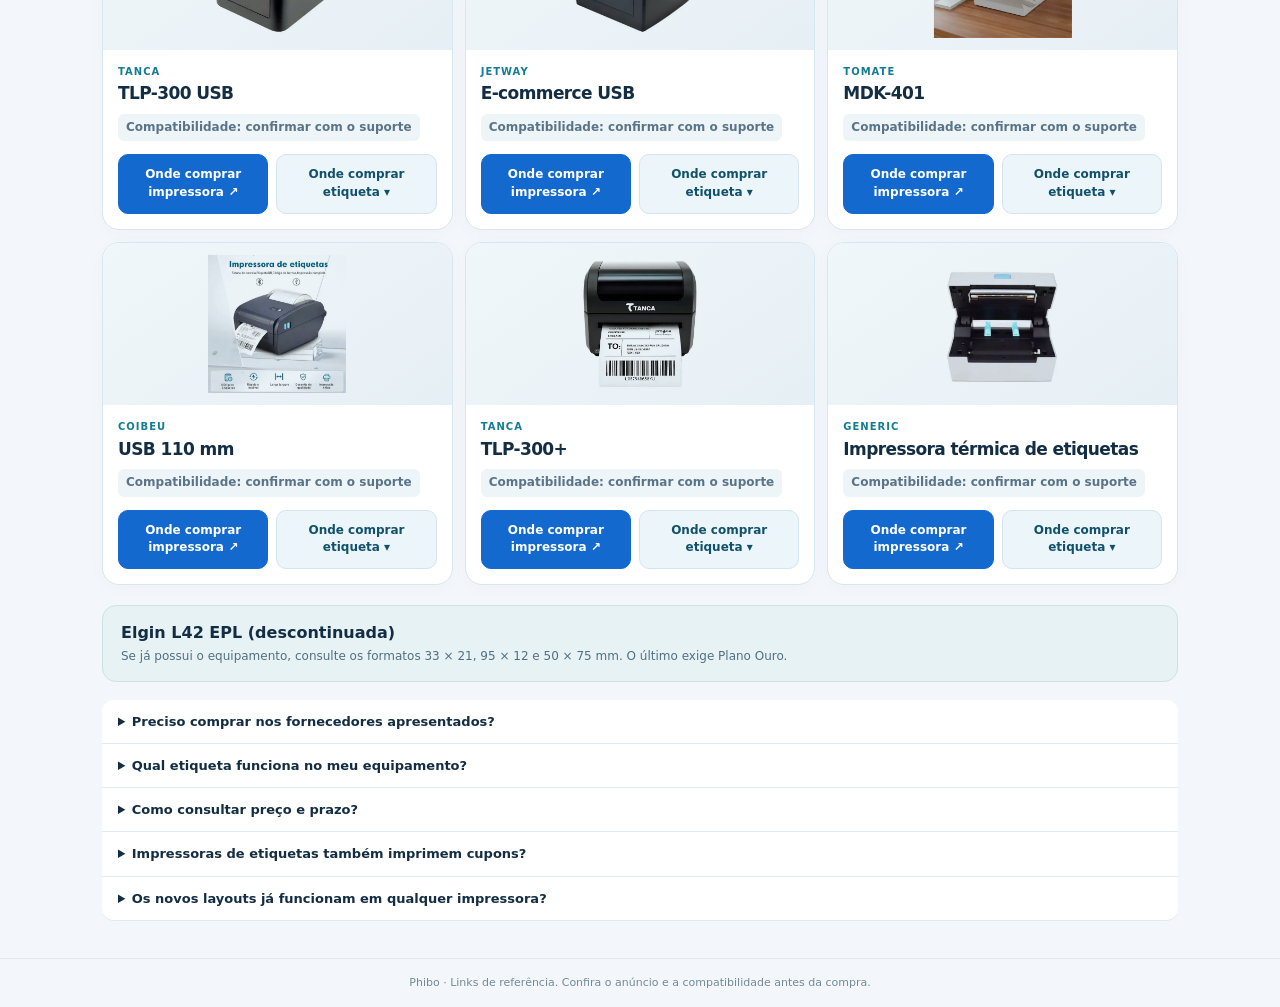
==== commit a0a6c31c: "Phibo v2026.10.23: fotos reais dos leitores, novos modelos e publicação aprovada" ====
--- a/guia-impressoras-phibo/index.html
+++ b/guia-impressoras-phibo/index.html
@@ -64,4 +64,148 @@
 <section aria-label="Leitores de código de barras" aria-labelledby="tab-leitores" class="panel" data-panel="leitores" hidden="" id="painel-leitores" role="tabpanel" tabindex="-1"><div class="heading"><div><span class="eyebrow">Leitores de código de barras</span><h1>Escolha seu leitor</h1><p>Escolha o leitor e consulte o link de compra.</p></div></div><div class="cards" id="reader-cards"></div><div class="connection"><strong>EAN-13:</strong> código de barras de 13 dígitos. Confirme suporte ao padrão e o modo de conexão no anúncio.</div><p class="minor">Links de indicação para fornecedores externos. Consulte a disponibilidade e as especificações antes da compra.</p></section>
 </main><footer class="footer"><div class="wrap">Phibo · Links de referência. Confira o anúncio e a compatibilidade antes da compra.</div></footer>
 <dialog aria-label="Detalhes da etiqueta" class="modal" id="labelModal"></dialog><dialog aria-label="Exemplo de etiqueta" class="modal" id="exampleModal"></dialog>
-<script id="site-data" type="application/json">{"printers":[{"brand":"Zebra","name":"ZD220","desc":"Impressora de etiquetas. Verifique se a versão anunciada corresponde ao modelo homologado.","imgs":["zebra1","zebra2"],"links":[["Mercado Livre","https://mercadolivre.com/sec/24QLX2N"],["Amazon","https://link.amazon/B0f5twyE6"]]},{"brand":"Argox","name":"OS-2140","desc":"Impressora de etiquetas. Confirme o modelo exato, a conexão e o protocolo antes de adquirir.","imgs":["argox1","argox2"],"links":[["Mercado Livre","https://meli.la/15mxzLD"]]},{"brand":"Elgin","name":"L42 Pro Full","desc":"Modelo de impressora de etiquetas. As duas fotografias foram incorporadas diretamente à página.","imgs":["elgin1","elgin2"],"links":[["Mercado Livre","https://meli.la/1ukcFxd"]]}],"newPrinters":[{"brand":"Tomate","name":"MDK-006 USB","imgs":["ev_mdk006"],"links":[["Mercado Livre","https://meli.la/2wyeM2A"]]},{"brand":"Tomate","name":"MDK-2074A USB","imgs":["ev_2074a"],"links":[["Mercado Livre","https://meli.la/1ZKnmW6"]]},{"brand":"Tomate","name":"Térmica de etiquetas 203 DPI USB","imgs":["ev_203dpi"],"desc":"Confirme o modelo exato e as medidas compatíveis com o suporte antes da compra.","links":[["Mercado Livre","https://meli.la/1Zq86Ni"]]},{"brand":"Tanca","name":"TLP-300 USB","imgs":["ev_tlp300"],"links":[["Mercado Livre","https://meli.la/2XVfMJG"]]},{"brand":"Jetway","name":"E-commerce USB","imgs":["ev_jetway"],"links":[["Mercado Livre","https://meli.la/2bYzUFD"]]},{"brand":"Tomate","name":"MDK-401","imgs":["ev_mdk401"],"links":[["Mercado Livre","https://meli.la/2XmyiNs"]]},{"brand":"COIBEU","name":"USB 110 mm","imgs":["ev_coibeu"],"links":[["Shopee","https://s.shopee.com.br/6VNjc0RBP9?share_channel_code=1"]]},{"brand":"Tanca","name":"TLP-300+","imgs":["ev_tlp300plus"],"links":[["Mercado Livre","https://meli.la/1JdXaJK"]]},{"brand":"Generic","name":"Impressora térmica de etiquetas","imgs":["ev_generic"],"desc":"Outra opção de impressora térmica de etiquetas. Compatibilidade sujeita à confirmação do suporte.","links":[["Shopee","https://s.shopee.com.br/AKaSAywXOz?share_channel_code=1"]]}],"labels":[{"title":"Etiqueta dupla grande","size":"50 × 70 mm","cols":2,"text":"Duas etiquetas por fileira.","examples":[["Exemplo 1","https://prnt.sc/kxEHwxMXYbsf"],["Exemplo 2","https://prnt.sc/nYnl9fHQahrT"]],"links":[]},{"title":"Etiqueta tripla pequena","size":"33 × 21 mm","cols":3,"text":"Três etiquetas por fileira.","examples":[["Exemplo 1","https://prnt.sc/tZAt0e8B6Jb3"],["Exemplo 2","https://prnt.sc/Ypn4TEwwbL7S"]],"links":[["Onde comprar","https://meli.la/2KMjWDX"]]},{"title":"Etiqueta para semijoias","size":"95 × 12 mm","cols":1,"text":"Uma etiqueta estreita por fileira.","examples":[["Exemplo 1","https://prnt.sc/eS626qJ3OeTZ"],["Exemplo 2","https://prnt.sc/wE7AmO4GAJcy"],["Exemplo 3","https://prnt.sc/ZxrZCn8LOb1O"]],"links":[]}],"newLabels":[{"title":"Etiqueta térmica sem ribbon","size":"33 × 21 mm","cols":3,"status":"Compatibilidade sujeita à confirmação","desc":"Três etiquetas por fileira. Utilize bobina térmica sem ribbon e confirme a compatibilidade com o suporte antes da compra.","img":"label_33x21_new","links":[["Onde comprar","https://meli.la/2KMjWDX"]]},{"title":"Etiqueta térmica adesiva","size":"40 × 25 mm","cols":2,"status":"Formato em consulta","desc":"Duas etiquetas por fileira. Verifique com o suporte se o modelo escolhido já aceita esse layout no sistema.","img":"label_40x25_new","links":[["Onde comprar","https://s.shopee.com.br/8V8nzocP6O?share_channel_code=1"]]},{"title":"Tag térmica para roupas","size":"50 × 75 mm","cols":2,"status":"EXCLUSIVO PLANO OURO","desc":"Duas tags por fileira. Layout disponível SOMENTE para assinantes do Plano Ouro no sistema Phibo.","img":"label_50x75_new","links":[["Onde comprar","https://meli.la/2numfkP"]]},{"title":"Etiqueta térmica sem ribbon","size":"50 × 30 mm","cols":2,"status":"Compatibilidade sujeita à confirmação","desc":"Duas etiquetas por fileira. Confirme com o suporte a disponibilidade do layout para o equipamento escolhido.","img":"label_50x30_new","links":[["Onde comprar","https://meli.la/2r5dNPz"]]}],"coupons":[{"id":"epson","brand":"EPSON","name":"TM-T20X USB / Serial","conn":"USB + Serial","img":"cup_epson","links":[["Onde comprar","https://mercadolivre.com/sec/2nF2anp"]],"warning":false},{"id":"i9","brand":"ELGIN","name":"i9","conn":"Conforme a versão","img":"cup_i9","links":[["Onde comprar","https://mercadolivre.com/sec/1BzNvro"]],"warning":false},{"id":"bematech","brand":"BEMATECH","name":"MP-4200 TH ou HS","conn":"Varia por versão","img":"cup_bematech","links":[["Onde comprar","https://mercadolivre.com/sec/2wyWGxZ"]],"warning":true},{"id":"i7","brand":"ELGIN","name":"i7 (modelo original)","conn":"USB","img":"cup_i7","links":[["Onde comprar","https://mercadolivre.com/sec/2wyWGxZ"]],"warning":false},{"id":"gertec","brand":"GERTEC","name":"G250","conn":"USB + Serial + Rede","img":"cup_gertec","links":[["Onde comprar","https://mercadolivre.com/sec/2wyWGxZ"]],"warning":false},{"id":"pos80","brand":"DIVERSOS FABRICANTES","name":"POS-80","conn":"Varia por fabricante","img":"cup_pos80","links":[["Onde comprar","https://mercadolivre.com/sec/2wyWGxZ"]],"warning":false}],"readers":[{"brand":"C3Tech","name":"LB-50","conn":"USB · 1D / EAN-13","links":[["Mercado Livre","https://mercadolivre.com/sec/2GkJPqz"]],"img":"reader_lb50"},{"brand":"Elgin","name":"Flash II","conn":"USB · 1D / EAN-13","links":[["Mercado Livre","https://mercadolivre.com/sec/2zkYsvY"]],"img":"reader_flash2"},{"brand":"Goldensky","name":"GS-L8 sem fio","conn":"Sem fio + USB","links":[["Mercado Livre","https://mercadolivre.com/sec/2JaVfE5"]],"img":"reader_gsl8"},{"brand":"C3Tech","name":"LB-50 com suporte","conn":"USB · 1D / EAN-13","links":[["Shopee","https://s.shopee.com.br/8Kdja76Tjf"]],"img":"reader_lb50sup"},{"brand":"Exbom","name":"LCB-S600A sem fio","conn":"Sem fio + receptor USB","links":[["Shopee","https://s.shopee.com.br/8ztQNObzlo"]],"img":"reader_exbom"}],"photos":{"zebra1":"assets/zebra1.webp","argox1":"assets/argox1.webp","elgin1":"assets/elgin1.webp","ev_mdk006":"assets/ev_mdk006.webp","ev_2074a":"assets/ev_2074a.webp","ev_203dpi":"assets/ev_203dpi.webp","ev_tlp300":"assets/ev_tlp300.webp","ev_jetway":"assets/ev_jetway.webp","ev_mdk401":"assets/ev_mdk401.webp","ev_coibeu":"assets/ev_coibeu.webp","ev_tlp300plus":"assets/ev_tlp300plus.webp","ev_generic":"assets/ev_generic.webp","label_33x21_new":"assets/label_33x21_new.webp","label_40x25_new":"assets/label_40x25_new.webp","label_50x75_new":"assets/label_50x75_new.webp","label_50x30_new":"assets/label_50x30_new.webp","cup_epson":"assets/cup_epson.webp","cup_i9":"assets/cup_i9.webp","cup_bematech":"assets/cup_bematech.webp","cup_i7":"assets/cup_i7.webp","cup_gertec":"assets/cup_gertec.webp","cup_pos80":"assets/cup_pos80.webp","reader_lb50":"assets/reader_lb50.png","reader_flash2":"assets/reader_flash2.png","reader_gsl8":"assets/reader_gsl8.png","reader_lb50sup":"assets/reader_lb50sup.png","reader_exbom":"assets/reader_exbom.png"},"urls":{"supplies":"https://br.phibo.site/etiquetas-phibo-1/","bobinas":"https://phibo3.lojavirtualnuvem.com.br/bobina/","video":"https://u.pcloud.link/publink/show?code=XZGmSY5ZvKoFJuNIUqYfOGx7Q8oI7jqThWik"}}</script><script src="./app.js?v=20261023-e" defer></script><dialog aria-label="Imagem ampliada" class="modal photo-modal" id="photoModal"></dialog></body></html>+<script id="site-data" type="application/json">{"printers":[{"brand":"Zebra","name":"ZD220","desc":"Impressora de etiquetas. Verifique se a versão anunciada corresponde ao modelo homologado.","imgs":["zebra1","zebra2"],"links":[["Mercado Livre","https://mercadolivre.com/sec/24QLX2N"],["Amazon","https://link.amazon/B0f5twyE6"]]},{"brand":"Argox","name":"OS-2140","desc":"Impressora de etiquetas. Confirme o modelo exato, a conexão e o protocolo antes de adquirir.","imgs":["argox1","argox2"],"links":[["Mercado Livre","https://meli.la/15mxzLD"]]},{"brand":"Elgin","name":"L42 Pro Full","desc":"Modelo de impressora de etiquetas. As duas fotografias foram incorporadas diretamente à página.","imgs":["elgin1","elgin2"],"links":[["Mercado Livre","https://meli.la/1ukcFxd"]]}],"newPrinters":[{"brand":"Tomate","name":"MDK-006 USB","imgs":["ev_mdk006"],"links":[["Mercado Livre","https://meli.la/2wyeM2A"]]},{"brand":"Tomate","name":"MDK-2074A USB","imgs":["ev_2074a"],"links":[["Mercado Livre","https://meli.la/1ZKnmW6"]]},{"brand":"Tomate","name":"Térmica de etiquetas 203 DPI USB","imgs":["ev_203dpi"],"desc":"Confirme o modelo exato e as medidas compatíveis com o suporte antes da compra.","links":[["Mercado Livre","https://meli.la/1Zq86Ni"]]},{"brand":"Tanca","name":"TLP-300 USB","imgs":["ev_tlp300"],"links":[["Mercado Livre","https://meli.la/2XVfMJG"]]},{"brand":"Jetway","name":"E-commerce USB","imgs":["ev_jetway"],"links":[["Mercado Livre","https://meli.la/2bYzUFD"]]},{"brand":"Tomate","name":"MDK-401","imgs":["ev_mdk401"],"links":[["Mercado Livre","https://meli.la/2XmyiNs"]]},{"brand":"COIBEU","name":"USB 110 mm","imgs":["ev_coibeu"],"links":[["Shopee","https://s.shopee.com.br/6VNjc0RBP9?share_channel_code=1"]]},{"brand":"Tanca","name":"TLP-300+","imgs":["ev_tlp300plus"],"links":[["Mercado Livre","https://meli.la/1JdXaJK"]]},{"brand":"Generic","name":"Impressora térmica de etiquetas","imgs":["ev_generic"],"desc":"Outra opção de impressora térmica de etiquetas. Compatibilidade sujeita à confirmação do suporte.","links":[["Shopee","https://s.shopee.com.br/AKaSAywXOz?share_channel_code=1"]]}],"labels":[{"title":"Etiqueta dupla grande","size":"50 × 70 mm","cols":2,"text":"Duas etiquetas por fileira.","examples":[["Exemplo 1","https://prnt.sc/kxEHwxMXYbsf"],["Exemplo 2","https://prnt.sc/nYnl9fHQahrT"]],"links":[]},{"title":"Etiqueta tripla pequena","size":"33 × 21 mm","cols":3,"text":"Três etiquetas por fileira.","examples":[["Exemplo 1","https://prnt.sc/tZAt0e8B6Jb3"],["Exemplo 2","https://prnt.sc/Ypn4TEwwbL7S"]],"links":[["Onde comprar","https://meli.la/2KMjWDX"]]},{"title":"Etiqueta para semijoias","size":"95 × 12 mm","cols":1,"text":"Uma etiqueta estreita por fileira.","examples":[["Exemplo 1","https://prnt.sc/eS626qJ3OeTZ"],["Exemplo 2","https://prnt.sc/wE7AmO4GAJcy"],["Exemplo 3","https://prnt.sc/ZxrZCn8LOb1O"]],"links":[]}],"newLabels":[{"title":"Etiqueta térmica sem ribbon","size":"33 × 21 mm","cols":3,"status":"Compatibilidade sujeita à confirmação","desc":"Três etiquetas por fileira. Utilize bobina térmica sem ribbon e confirme a compatibilidade com o suporte antes da compra.","img":"label_33x21_new","links":[["Onde comprar","https://meli.la/2KMjWDX"]]},{"title":"Etiqueta térmica adesiva","size":"40 × 25 mm","cols":2,"status":"Formato em consulta","desc":"Duas etiquetas por fileira. Verifique com o suporte se o modelo escolhido já aceita esse layout no sistema.","img":"label_40x25_new","links":[["Onde comprar","https://s.shopee.com.br/8V8nzocP6O?share_channel_code=1"]]},{"title":"Tag térmica para roupas","size":"50 × 75 mm","cols":2,"status":"EXCLUSIVO PLANO OURO","desc":"Duas tags por fileira. Layout disponível SOMENTE para assinantes do Plano Ouro no sistema Phibo.","img":"label_50x75_new","links":[["Onde comprar","https://meli.la/2numfkP"]]},{"title":"Etiqueta térmica sem ribbon","size":"50 × 30 mm","cols":2,"status":"Compatibilidade sujeita à confirmação","desc":"Duas etiquetas por fileira. Confirme com o suporte a disponibilidade do layout para o equipamento escolhido.","img":"label_50x30_new","links":[["Onde comprar","https://meli.la/2r5dNPz"]]}],"coupons":[{"id":"epson","brand":"EPSON","name":"TM-T20X USB / Serial","conn":"USB + Serial","img":"cup_epson","links":[["Onde comprar","https://mercadolivre.com/sec/2nF2anp"]],"warning":false},{"id":"i9","brand":"ELGIN","name":"i9","conn":"Conforme a versão","img":"cup_i9","links":[["Onde comprar","https://mercadolivre.com/sec/1BzNvro"]],"warning":false},{"id":"bematech","brand":"BEMATECH","name":"MP-4200 TH ou HS","conn":"Varia por versão","img":"cup_bematech","links":[["Onde comprar","https://mercadolivre.com/sec/2wyWGxZ"]],"warning":true},{"id":"i7","brand":"ELGIN","name":"i7 (modelo original)","conn":"USB","img":"cup_i7","links":[["Onde comprar","https://mercadolivre.com/sec/2wyWGxZ"]],"warning":false},{"id":"gertec","brand":"GERTEC","name":"G250","conn":"USB + Serial + Rede","img":"cup_gertec","links":[["Onde comprar","https://mercadolivre.com/sec/2wyWGxZ"]],"warning":false},{"id":"pos80","brand":"DIVERSOS FABRICANTES","name":"POS-80","conn":"Varia por fabricante","img":"cup_pos80","links":[["Onde comprar","https://mercadolivre.com/sec/2wyWGxZ"]],"warning":false}],"readers":[{"brand":"C3Tech","name":"LB-50","conn":"USB · 1D / EAN-13","links":[["Mercado Livre","https://mercadolivre.com/sec/2GkJPqz"]],"img":"reader_lb50"},{"brand":"Elgin","name":"Flash II","conn":"USB · 1D / EAN-13","links":[["Mercado Livre","https://mercadolivre.com/sec/2zkYsvY"]],"img":"reader_flash2"},{"brand":"Goldensky","name":"GS-L8 sem fio","conn":"Sem fio + USB","links":[["Mercado Livre","https://mercadolivre.com/sec/2JaVfE5"]],"img":"reader_gsl8"},{"brand":"C3Tech","name":"LB-50 com suporte","conn":"USB · 1D / EAN-13","links":[["Shopee","https://s.shopee.com.br/8Kdja76Tjf"]],"img":"reader_lb50sup"},{"brand":"Exbom","name":"LCB-S600A sem fio","conn":"Sem fio + receptor USB","links":[["Shopee","https://s.shopee.com.br/8ztQNObzlo"]],"img":"reader_exbom"}],"photos":{"zebra1":"[data-uri]","argox1":"[data-uri]","elgin1":"[data-uri]","ev_mdk006":"[data-uri]","ev_2074a":"[data-uri]","ev_203dpi":"[data-uri]","ev_tlp300":"[data-uri]","ev_jetway":"[data-uri]","ev_mdk401":"[data-uri]","ev_coibeu":"[data-uri]","ev_tlp300plus":"[data-uri]","ev_generic":"[data-uri]","label_33x21_new":"[data-uri]","label_40x25_new":"[data-uri]","label_50x75_new":"[data-uri]","label_50x30_new":"[data-uri]","cup_epson":"[data-uri]","cup_i9":"[data-uri]","cup_bematech":"[data-uri]","cup_i7":"[data-uri]","cup_gertec":"[data-uri]","cup_pos80":"[data-uri]","reader_lb50":"[data-uri]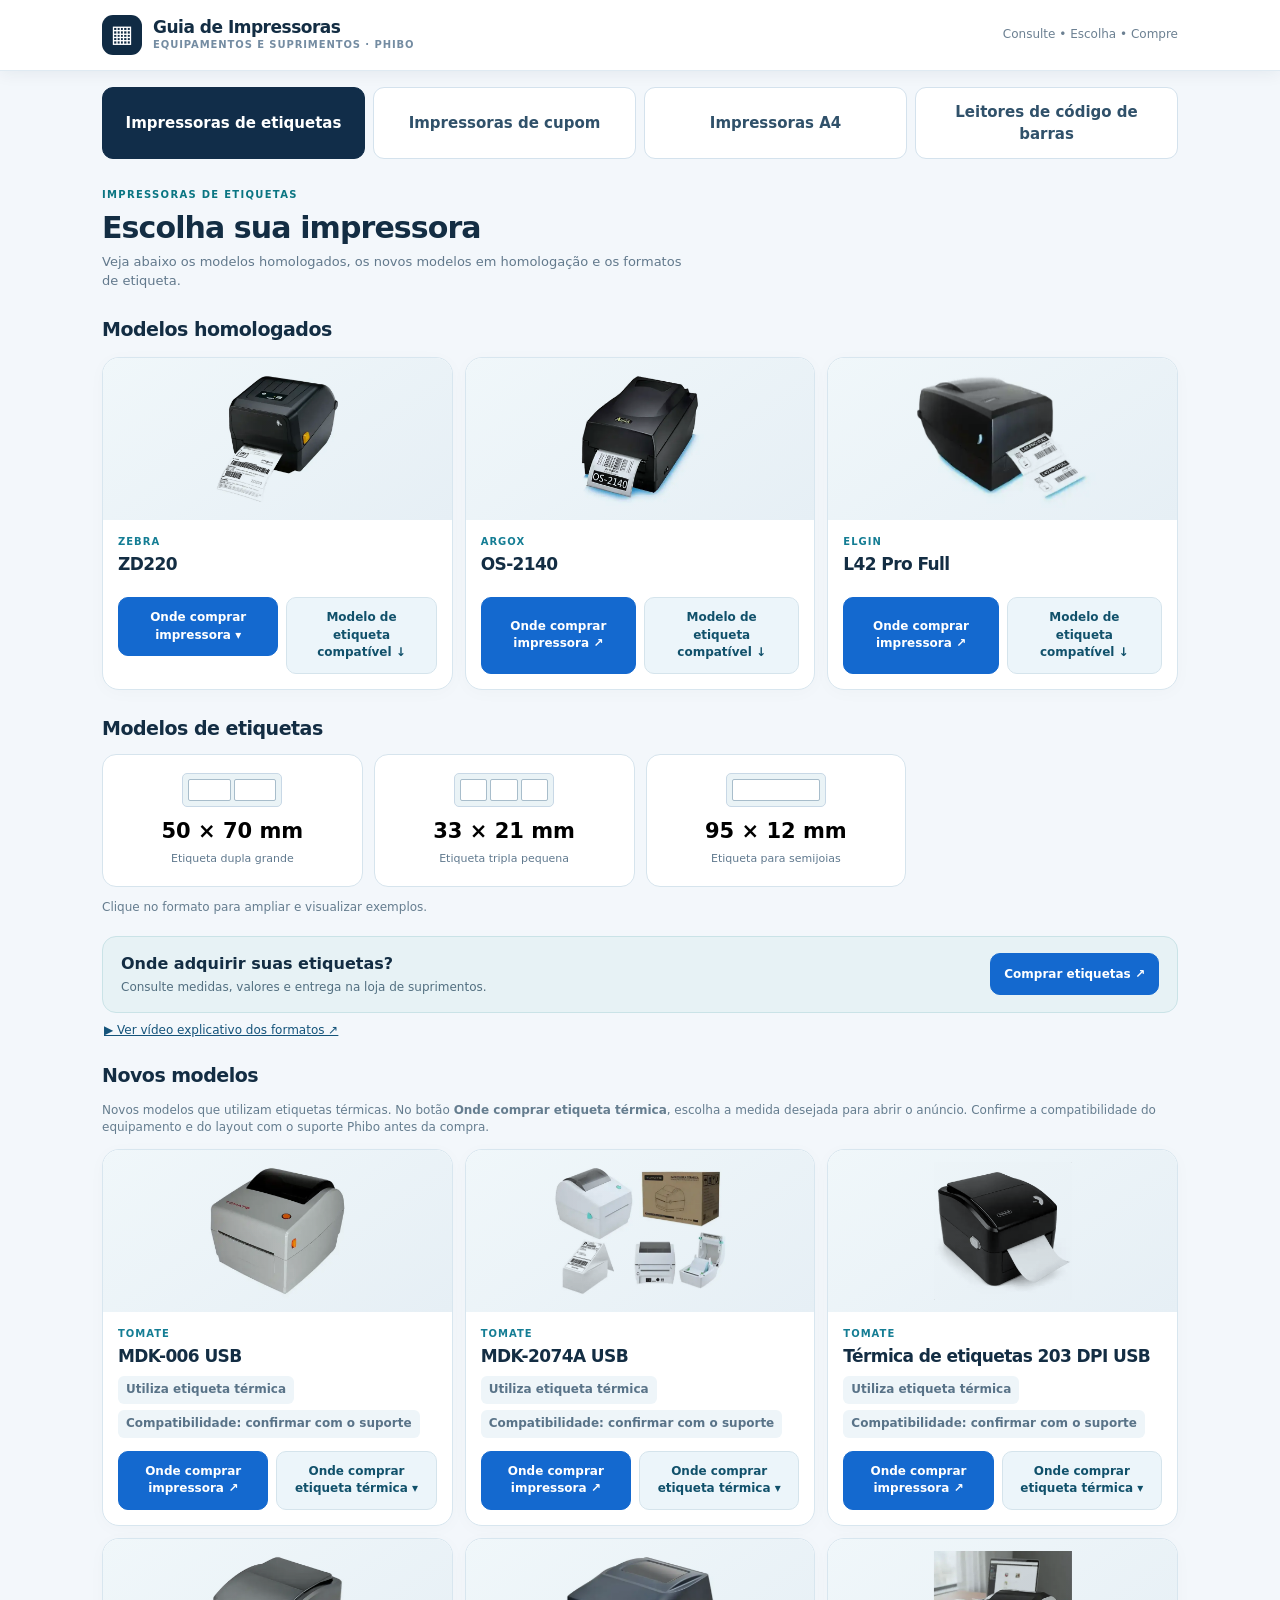
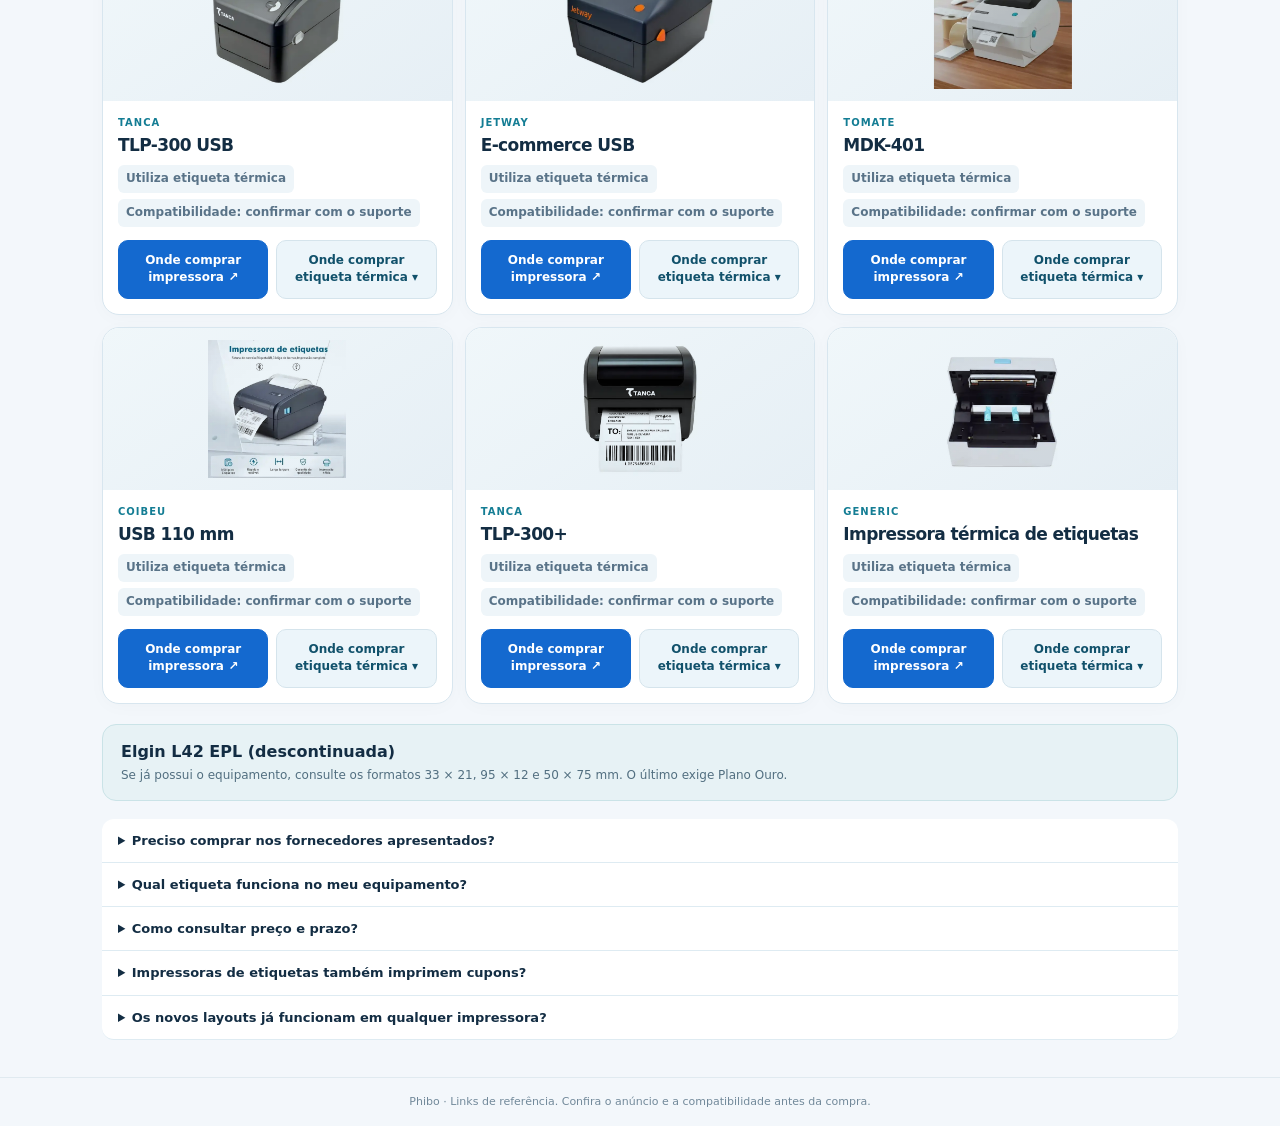
==== commit 49b66e30: "fix(guia-phibo): links diretos de compra de etiquetas térmicas nos novos modelos" ====
--- a/guia-impressoras-phibo/index.html
+++ b/guia-impressoras-phibo/index.html
@@ -36,8 +36,8 @@
 .photo-modal img{display:block;max-width:100%;width:auto;max-height:68vh;object-fit:contain;margin:10px auto}
 .photo-modal .modtop{margin-bottom:8px}
 .photocaption{font-size:13px;color:#526f82}
-.new-format-menu button.gold{background:#ffe8ad!important;color:#775000!important;border:1px solid #e5bb61}
-.buy[open] .buymenu{max-height:min(62vh,350px);overflow:auto}
+.new-format-menu .gold{background:#ffe8ad!important;color:#775000!important;border:1px solid #e5bb61}
+.buy[open] .buymenu{max-height:min(62vh,350px);overflow:auto}#new-cards .card{position:relative;overflow:visible}#new-cards .card .photo{border-radius:16px 16px 0 0}#new-cards .card:has(details.buy[open]){z-index:40}@media(max-width:680px){#new-cards .new-format-menu{left:auto;right:0;min-width:min(260px,calc(100vw - 36px));max-width:calc(100vw - 36px)}}
 #formatos-new .format:last-child{background:#fff8e9;border-color:#eac776}
 #formatos-new .format:last-child strong{color:#865500}
 .inline-video{margin:9px 2px 0}
@@ -53,7 +53,7 @@
 <div class="stackhead"><h2 class="mini-title">Modelos homologados</h2></div>
 <div class="subpanel" data-subpanel="homologadas"><div class="cards" id="trad-cards"></div><h2 class="mini-title">Modelos de etiquetas</h2><div class="formats" id="formatos-trad"></div><p class="minor">Clique no formato para ampliar e visualizar exemplos.</p>
 <div class="strip"><div><strong>Onde adquirir suas etiquetas?</strong><p>Consulte medidas, valores e entrega na loja de suprimentos.</p></div><a class="action" href="https://br.phibo.site/etiquetas-phibo-1/" rel="noopener noreferrer" target="_blank">Comprar etiquetas ↗</a></div><p class="minor inline-video"><a href="https://u.pcloud.link/publink/show?code=XZGmSY5ZvKoFJuNIUqYfOGx7Q8oI7jqThWik" rel="noopener noreferrer" target="_blank">▶ Ver vídeo explicativo dos formatos ↗</a></p></div>
-<h2 class="mini-title section-space">Novos modelos</h2><div class="subpanel" data-subpanel="novos"><p class="minor">Modelos em homologação. Consulte a impressora, depois escolha a etiqueta pelo botão de compra da própria ficha.</p><div class="cards" id="new-cards"></div><div class="strip"><div><strong>Elgin L42 EPL (descontinuada)</strong><p>Se já possui o equipamento, consulte os formatos 33 × 21, 95 × 12 e 50 × 75 mm. O último exige Plano Ouro.</p></div></div></div>
+<h2 class="mini-title section-space">Novos modelos</h2><div class="subpanel" data-subpanel="novos"><p class="minor">Novos modelos que utilizam etiquetas térmicas. No botão <strong>Onde comprar etiqueta térmica</strong>, escolha a medida desejada para abrir o anúncio. Confirme a compatibilidade do equipamento e do layout com o suporte Phibo antes da compra.</p><div class="cards" id="new-cards"></div><div class="strip"><div><strong>Elgin L42 EPL (descontinuada)</strong><p>Se já possui o equipamento, consulte os formatos 33 × 21, 95 × 12 e 50 × 75 mm. O último exige Plano Ouro.</p></div></div></div>
 <div class="faq"><details><summary>Preciso comprar nos fornecedores apresentados?</summary><p>Não. Os links são referências. Confira o modelo correto e a reputação do vendedor.</p></details><details><summary>Qual etiqueta funciona no meu equipamento?</summary><p>A compatibilidade depende do modelo da impressora, do layout disponível no Phibo e das medidas. Confirme com o suporte.</p></details><details><summary>Como consultar preço e prazo?</summary><p>Escolha a etiqueta na loja de suprimentos e informe seu CEP.</p></details><details><summary>Impressoras de etiquetas também imprimem cupons?</summary><p>Não. Para impressão de cupons, consulte a categoria Impressoras de cupom.</p></details><details><summary>Os novos layouts já funcionam em qualquer impressora?</summary><p>Não necessariamente. O layout depende do equipamento e do plano. Confirme a disponibilidade com o suporte Phibo.</p></details></div></section>
 <section aria-label="Impressoras de cupom" aria-labelledby="tab-cupom" class="panel" data-panel="cupom" hidden="" id="painel-cupom" role="tabpanel" tabindex="-1"><div class="heading"><div><span class="eyebrow">Impressoras térmicas não fiscais</span><h1>Impressoras de cupom</h1><p>Selecione o modelo, confira a conexão e compre.</p></div></div><div class="cards" id="cupom-cards"></div>
 <div class="connection"><strong>Conexões: </strong>USB (direta) · LAN/Ethernet (rede) · COM/Serial (RS-232). Bluetooth e Wi-Fi apenas quando informados para a versão.</div>
@@ -64,7 +64,7 @@
 <section aria-label="Leitores de código de barras" aria-labelledby="tab-leitores" class="panel" data-panel="leitores" hidden="" id="painel-leitores" role="tabpanel" tabindex="-1"><div class="heading"><div><span class="eyebrow">Leitores de código de barras</span><h1>Escolha seu leitor</h1><p>Escolha o leitor e consulte o link de compra.</p></div></div><div class="cards" id="reader-cards"></div><div class="connection"><strong>EAN-13:</strong> código de barras de 13 dígitos. Confirme suporte ao padrão e o modo de conexão no anúncio.</div><p class="minor">Links de indicação para fornecedores externos. Consulte a disponibilidade e as especificações antes da compra.</p></section>
 </main><footer class="footer"><div class="wrap">Phibo · Links de referência. Confira o anúncio e a compatibilidade antes da compra.</div></footer>
 <dialog aria-label="Detalhes da etiqueta" class="modal" id="labelModal"></dialog><dialog aria-label="Exemplo de etiqueta" class="modal" id="exampleModal"></dialog>
-<script id="site-data" type="application/json">{"printers":[{"brand":"Zebra","name":"ZD220","desc":"Impressora de etiquetas. Verifique se a versão anunciada corresponde ao modelo homologado.","imgs":["zebra1","zebra2"],"links":[["Mercado Livre","https://mercadolivre.com/sec/24QLX2N"],["Amazon","https://link.amazon/B0f5twyE6"]]},{"brand":"Argox","name":"OS-2140","desc":"Impressora de etiquetas. Confirme o modelo exato, a conexão e o protocolo antes de adquirir.","imgs":["argox1","argox2"],"links":[["Mercado Livre","https://meli.la/15mxzLD"]]},{"brand":"Elgin","name":"L42 Pro Full","desc":"Modelo de impressora de etiquetas. As duas fotografias foram incorporadas diretamente à página.","imgs":["elgin1","elgin2"],"links":[["Mercado Livre","https://meli.la/1ukcFxd"]]}],"newPrinters":[{"brand":"Tomate","name":"MDK-006 USB","imgs":["ev_mdk006"],"links":[["Mercado Livre","https://meli.la/2wyeM2A"]]},{"brand":"Tomate","name":"MDK-2074A USB","imgs":["ev_2074a"],"links":[["Mercado Livre","https://meli.la/1ZKnmW6"]]},{"brand":"Tomate","name":"Térmica de etiquetas 203 DPI USB","imgs":["ev_203dpi"],"desc":"Confirme o modelo exato e as medidas compatíveis com o suporte antes da compra.","links":[["Mercado Livre","https://meli.la/1Zq86Ni"]]},{"brand":"Tanca","name":"TLP-300 USB","imgs":["ev_tlp300"],"links":[["Mercado Livre","https://meli.la/2XVfMJG"]]},{"brand":"Jetway","name":"E-commerce USB","imgs":["ev_jetway"],"links":[["Mercado Livre","https://meli.la/2bYzUFD"]]},{"brand":"Tomate","name":"MDK-401","imgs":["ev_mdk401"],"links":[["Mercado Livre","https://meli.la/2XmyiNs"]]},{"brand":"COIBEU","name":"USB 110 mm","imgs":["ev_coibeu"],"links":[["Shopee","https://s.shopee.com.br/6VNjc0RBP9?share_channel_code=1"]]},{"brand":"Tanca","name":"TLP-300+","imgs":["ev_tlp300plus"],"links":[["Mercado Livre","https://meli.la/1JdXaJK"]]},{"brand":"Generic","name":"Impressora térmica de etiquetas","imgs":["ev_generic"],"desc":"Outra opção de impressora térmica de etiquetas. Compatibilidade sujeita à confirmação do suporte.","links":[["Shopee","https://s.shopee.com.br/AKaSAywXOz?share_channel_code=1"]]}],"labels":[{"title":"Etiqueta dupla grande","size":"50 × 70 mm","cols":2,"text":"Duas etiquetas por fileira.","examples":[["Exemplo 1","https://prnt.sc/kxEHwxMXYbsf"],["Exemplo 2","https://prnt.sc/nYnl9fHQahrT"]],"links":[]},{"title":"Etiqueta tripla pequena","size":"33 × 21 mm","cols":3,"text":"Três etiquetas por fileira.","examples":[["Exemplo 1","https://prnt.sc/tZAt0e8B6Jb3"],["Exemplo 2","https://prnt.sc/Ypn4TEwwbL7S"]],"links":[["Onde comprar","https://meli.la/2KMjWDX"]]},{"title":"Etiqueta para semijoias","size":"95 × 12 mm","cols":1,"text":"Uma etiqueta estreita por fileira.","examples":[["Exemplo 1","https://prnt.sc/eS626qJ3OeTZ"],["Exemplo 2","https://prnt.sc/wE7AmO4GAJcy"],["Exemplo 3","https://prnt.sc/ZxrZCn8LOb1O"]],"links":[]}],"newLabels":[{"title":"Etiqueta térmica sem ribbon","size":"33 × 21 mm","cols":3,"status":"Compatibilidade sujeita à confirmação","desc":"Três etiquetas por fileira. Utilize bobina térmica sem ribbon e confirme a compatibilidade com o suporte antes da compra.","img":"label_33x21_new","links":[["Onde comprar","https://meli.la/2KMjWDX"]]},{"title":"Etiqueta térmica adesiva","size":"40 × 25 mm","cols":2,"status":"Formato em consulta","desc":"Duas etiquetas por fileira. Verifique com o suporte se o modelo escolhido já aceita esse layout no sistema.","img":"label_40x25_new","links":[["Onde comprar","https://s.shopee.com.br/8V8nzocP6O?share_channel_code=1"]]},{"title":"Tag térmica para roupas","size":"50 × 75 mm","cols":2,"status":"EXCLUSIVO PLANO OURO","desc":"Duas tags por fileira. Layout disponível SOMENTE para assinantes do Plano Ouro no sistema Phibo.","img":"label_50x75_new","links":[["Onde comprar","https://meli.la/2numfkP"]]},{"title":"Etiqueta térmica sem ribbon","size":"50 × 30 mm","cols":2,"status":"Compatibilidade sujeita à confirmação","desc":"Duas etiquetas por fileira. Confirme com o suporte a disponibilidade do layout para o equipamento escolhido.","img":"label_50x30_new","links":[["Onde comprar","https://meli.la/2r5dNPz"]]}],"coupons":[{"id":"epson","brand":"EPSON","name":"TM-T20X USB / Serial","conn":"USB + Serial","img":"cup_epson","links":[["Onde comprar","https://mercadolivre.com/sec/2nF2anp"]],"warning":false},{"id":"i9","brand":"ELGIN","name":"i9","conn":"Conforme a versão","img":"cup_i9","links":[["Onde comprar","https://mercadolivre.com/sec/1BzNvro"]],"warning":false},{"id":"bematech","brand":"BEMATECH","name":"MP-4200 TH ou HS","conn":"Varia por versão","img":"cup_bematech","links":[["Onde comprar","https://mercadolivre.com/sec/2wyWGxZ"]],"warning":true},{"id":"i7","brand":"ELGIN","name":"i7 (modelo original)","conn":"USB","img":"cup_i7","links":[["Onde comprar","https://mercadolivre.com/sec/2wyWGxZ"]],"warning":false},{"id":"gertec","brand":"GERTEC","name":"G250","conn":"USB + Serial + Rede","img":"cup_gertec","links":[["Onde comprar","https://mercadolivre.com/sec/2wyWGxZ"]],"warning":false},{"id":"pos80","brand":"DIVERSOS FABRICANTES","name":"POS-80","conn":"Varia por fabricante","img":"cup_pos80","links":[["Onde comprar","https://mercadolivre.com/sec/2wyWGxZ"]],"warning":false}],"readers":[{"brand":"C3Tech","name":"LB-50","conn":"USB · 1D / EAN-13","links":[["Mercado Livre","https://mercadolivre.com/sec/2GkJPqz"]],"img":"reader_lb50"},{"brand":"Elgin","name":"Flash II","conn":"USB · 1D / EAN-13","links":[["Mercado Livre","https://mercadolivre.com/sec/2zkYsvY"]],"img":"reader_flash2"},{"brand":"Goldensky","name":"GS-L8 sem fio","conn":"Sem fio + USB","links":[["Mercado Livre","https://mercadolivre.com/sec/2JaVfE5"]],"img":"reader_gsl8"},{"brand":"C3Tech","name":"LB-50 com suporte","conn":"USB · 1D / EAN-13","links":[["Shopee","https://s.shopee.com.br/8Kdja76Tjf"]],"img":"reader_lb50sup"},{"brand":"Exbom","name":"LCB-S600A sem fio","conn":"Sem fio + receptor USB","links":[["Shopee","https://s.shopee.com.br/8ztQNObzlo"]],"img":"reader_exbom"}],"photos":{"zebra1":"[data-uri]","argox1":"[data-uri]","elgin1":"[data-uri]","ev_mdk006":"[data-uri]","ev_2074a":"[data-uri]","ev_203dpi":"[data-uri]","ev_tlp300":"[data-uri]","ev_jetway":"[data-uri]","ev_mdk401":"[data-uri]","ev_coibeu":"[data-uri]","ev_tlp300plus":"[data-uri]","ev_generic":"[data-uri]","label_33x21_new":"[data-uri]","label_40x25_new":"[data-uri]","label_50x75_new":"[data-uri]","label_50x30_new":"[data-uri]","cup_epson":"[data-uri]","cup_i9":"[data-uri]","cup_bematech":"[data-uri]","cup_i7":"[data-uri]","cup_gertec":"[data-uri]","cup_pos80":"[data-uri]","reader_lb50":"[data-uri]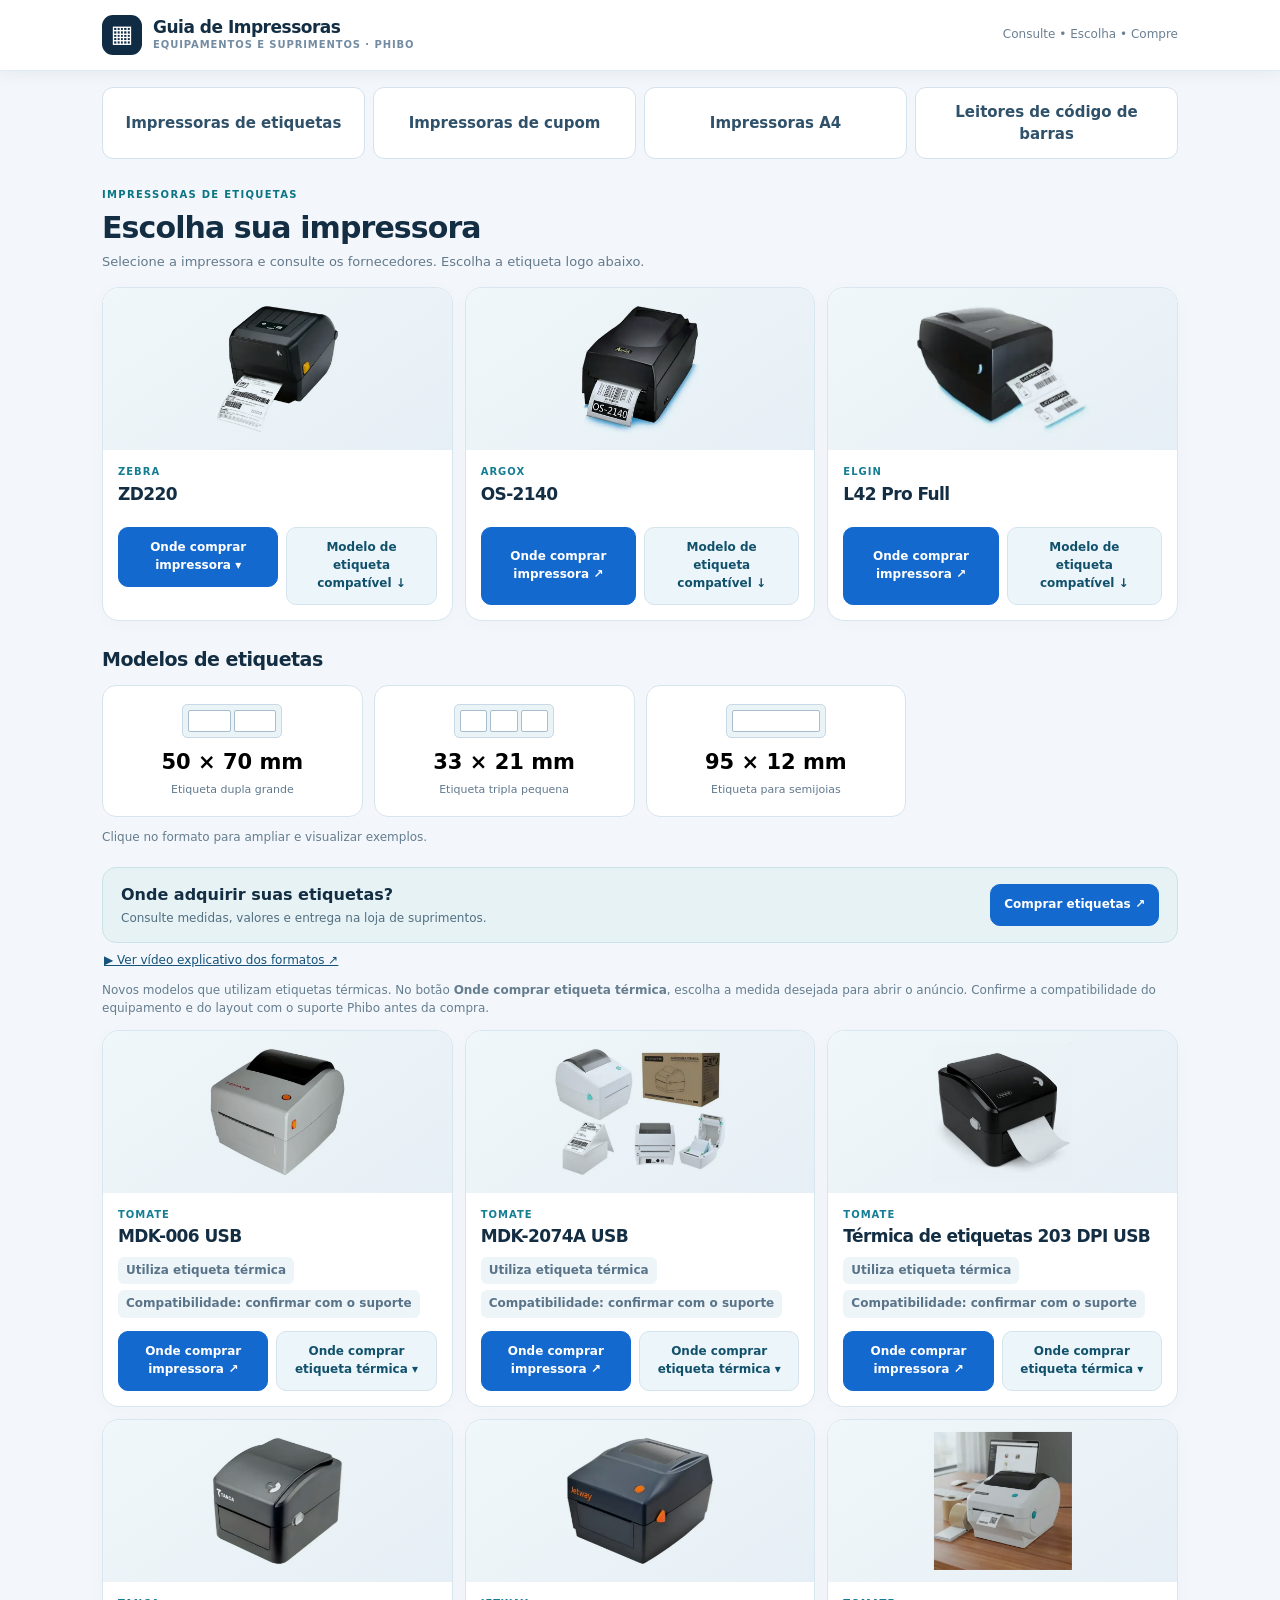
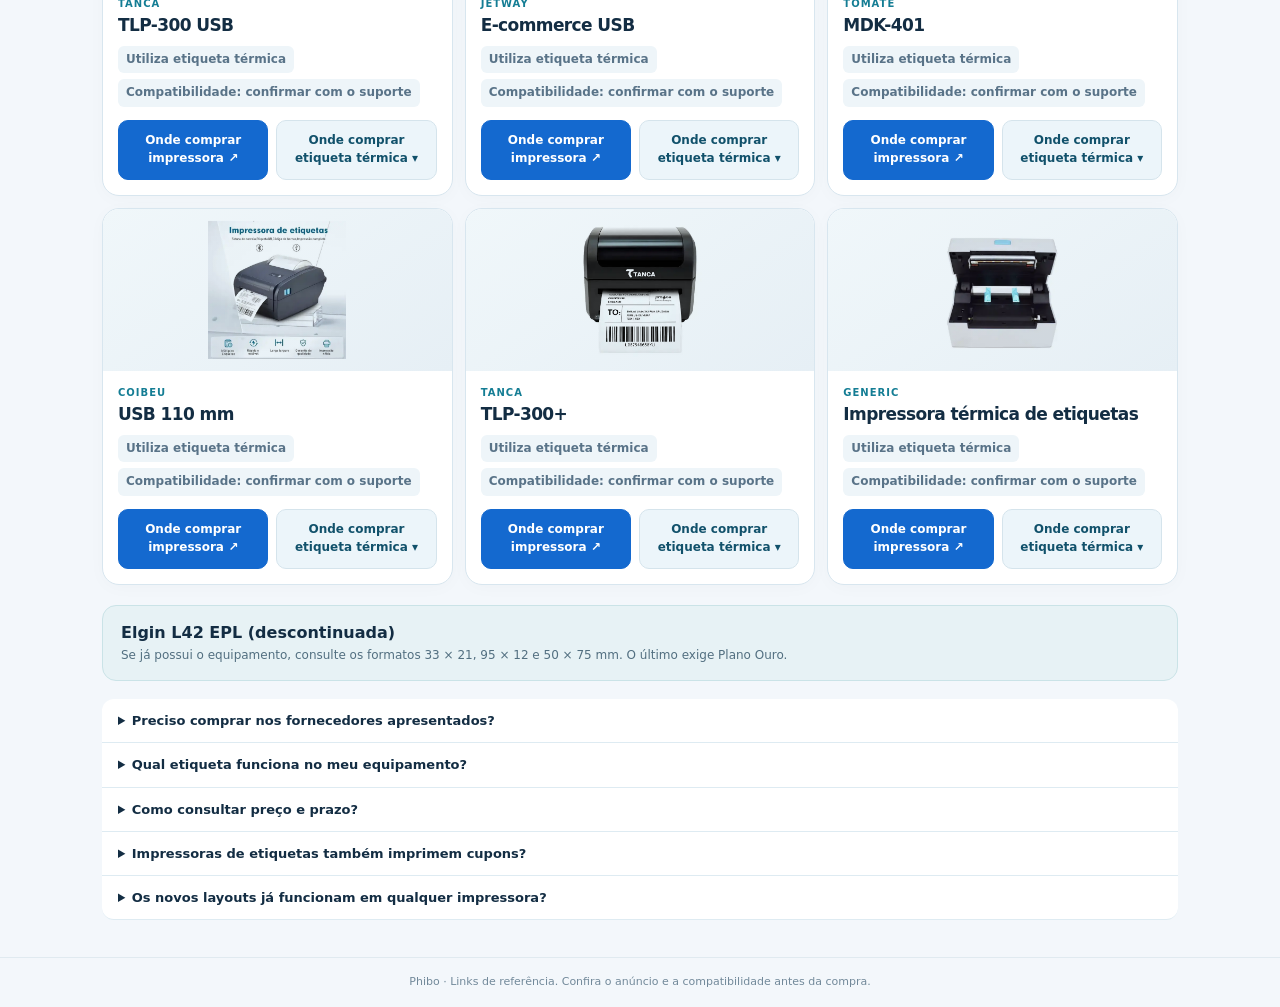
==== commit 3df85ec6: "fix(guia-phibo): restaurar botoes homologados/novos da versao aprovada com 7 exemplos incorporados" ====
--- a/guia-impressoras-phibo/index.html
+++ b/guia-impressoras-phibo/index.html
@@ -6,7 +6,7 @@
 .tabs{padding:22px 0 12px;display:flex;gap:8px;flex-wrap:wrap}.tab{background:white;border:1px solid #d4e2ed;border-radius:11px;padding:13px 17px;flex:1 1 170px;min-height:48px;font-weight:800;color:#30516a}.tab.active{background:#112d49;color:white;border-color:#112d49}.panel{padding:11px 0 55px}.panel[hidden],.subpanel[hidden]{display:none!important}.heading{display:flex;align-items:center;justify-content:space-between;gap:15px;flex-wrap:wrap;margin:10px 0 18px}.heading h1,.heading h2{margin:0;font-size:clamp(24px,3vw,32px);letter-spacing:-.9px;line-height:1.2}.heading p{margin:6px 0 0;color:#62798c;font-size:13px;max-width:650px}.eyebrow{display:block;color:#0a7582;font-weight:850;font-size:10px;text-transform:uppercase;letter-spacing:1.3px;margin-bottom:7px}.minor{font-size:12px;color:#657d8f}.controls{display:flex;gap:7px;flex-wrap:wrap;margin-bottom:18px}.pill{background:#e6eff6;border:1px solid #d7e6ef;color:#204a66;border-radius:100px;padding:9px 16px;font-size:12px;font-weight:800}.pill.active{background:#d4eeeb;border-color:#8bcac2;color:#045e5b}
 .cards{display:grid;grid-template-columns:repeat(3,minmax(0,1fr));gap:14px}.card{min-width:0;background:#fff;border:1px solid #d8e6ef;border-radius:17px;overflow:hidden;display:flex;flex-direction:column;box-shadow:0 3px 18px #14293d06}.photo{height:169px;display:flex;align-items:center;justify-content:center;overflow:hidden;background:linear-gradient(145deg,#f0f7fa,#e6eff5);padding:12px}.photo img{display:block;max-width:100%;max-height:100%;min-width:0;min-height:0;width:auto;height:100%;object-fit:contain;mix-blend-mode:multiply}.info{padding:17px;display:flex;flex-direction:column;flex:1}.brandname{font-size:10px;color:#147d94;font-weight:900;letter-spacing:1px;text-transform:uppercase}.card h3{margin:4px 0 12px;line-height:1.25;font-size:19px;letter-spacing:-.6px}.meta{color:#597388;font-size:12px;font-weight:720;display:flex;flex-wrap:wrap;gap:6px;margin-bottom:15px}.tag{border-radius:6px;background:#eef5f9;padding:5px 8px}.tag.alert{color:#825100;background:#fff2d4}.tag.gold{background:#ffedbc;color:#7c5000}.actions{display:flex;gap:8px;flex-wrap:wrap;margin-top:auto}.action{display:inline-flex;justify-content:center;align-items:center;gap:7px;background:#1469cf;color:#fff;border:1px solid #1469cf;border-radius:10px;padding:11px 13px;font-size:12px;font-weight:850;min-height:42px;flex:1 1 130px;text-align:center;cursor:pointer}.action:hover{background:#0d52a6;color:#fff;text-decoration:none}.action.secondary{color:#11516b;background:#ecf5fa;border-color:#d5e4ec}.action.secondary:hover{background:#dceefa;color:#11516b}.action.gold{background:#f6c64a;border-color:#e3b335;color:#6c4a00}.buy{position:relative;flex:1 1 140px;min-width:0}.buy summary{list-style:none}.buy summary::-webkit-details-marker{display:none}.buy .action{width:100%}.buymenu{position:absolute;top:calc(100% + 5px);left:0;right:0;min-width:195px;padding:7px;border-radius:11px;border:1px solid #d4e2ed;background:#fff;box-shadow:0 12px 25px #193b5727;z-index:12}.buymenu a,.buymenu button{display:block;width:100%;background:#f1f7fa;border:0;border-radius:8px;padding:11px;color:#174e67;font-size:12px;font-weight:800;text-align:left;cursor:pointer;margin:2px 0}.buymenu a:hover,.buymenu button:hover{background:#deeff9;text-decoration:none}
 .strip{border-radius:14px;padding:18px 20px;background:#e7f2f5;border:1px solid #cae3e7;margin-top:24px;display:flex;justify-content:space-between;align-items:center;gap:16px;flex-wrap:wrap}.strip strong{font-size:16px;display:block}.strip p{margin:3px 0 0;color:#526f80;font-size:12px}.strip .action{flex:0 0 auto}.mini-title{font-size:20px;margin:30px 0 12px;letter-spacing:-.5px}.formats{display:grid;grid-template-columns:repeat(4,minmax(0,1fr));gap:11px}.format{border:1px solid #d6e4ed;border-radius:14px;background:#fff;text-align:center;padding:18px 8px;min-height:126px;cursor:pointer}.format:hover{border-color:#1285af;box-shadow:0 7px 20px #164e7620}.format strong{display:block;font-size:21px;margin:9px 0 4px}.format small{display:block;font-size:11px;color:#60798e}.roll{display:flex;gap:3px;max-width:100px;height:34px;margin:auto;background:#eaf3f6;border:1px solid #c8d8e6;border-radius:5px;padding:5px}.roll i{flex:1;background:white;border:1px solid #a8bdcb;border-radius:2px}.warning{font-size:11px;color:#835300;margin:10px 0 2px}.faq{margin-top:23px}.faq details{border-bottom:1px solid #deebf2;background:#fff;padding:14px 18px}.faq details:first-child{border-radius:12px 12px 0 0}.faq details:last-child{border-radius:0 0 12px 12px}.faq summary{font-size:13px;font-weight:800;cursor:pointer}.faq p{font-size:13px;color:#557084;margin:10px 0 0}.simplegrid{display:grid;grid-template-columns:repeat(3,minmax(0,1fr));gap:13px}.simple{background:#fff;border:1px solid #d7e6ef;border-radius:15px;padding:20px}.simple strong{display:block;font-size:18px;margin-bottom:3px}.simple small{display:block;color:#647d8d;font-size:12px}.topline{display:flex;align-items:center;justify-content:space-between;gap:14px;margin-top:12px}.connection{font-size:12px;color:#547489;background:#e9f1f7;padding:12px 15px;border-radius:10px;margin:22px 0 0}.footer{color:#72899a;border-top:1px solid #e0eaf0;padding:16px 0;font-size:11px;text-align:center}
-.modal{border:1px solid #d5e4ed;border-radius:18px;padding:25px;width:min(96vw,610px);max-height:89vh;overflow:auto;box-shadow:0 30px 80px #031d3c6b}.modal::backdrop{background:#061a2ac4}.modtop{display:flex;gap:18px;align-items:flex-start;justify-content:space-between}.modtop h2{margin:0 0 7px;font-size:23px}.close{background:#eaf1f5;border:0;border-radius:9px;width:38px;height:38px;font-size:24px;flex:none;cursor:pointer}.modal .roll{max-width:380px;height:140px;margin:20px auto}.modal .roll i{border-radius:7px}.modal img{display:block;max-width:min(100%,420px);max-height:260px;object-fit:contain;margin:15px auto}.modlinks{display:flex;flex-wrap:wrap;gap:9px;margin:18px 0}.modlinks .action{flex:1 1 135px}.moddesc{color:#526e80;font-size:14px;margin-top:10px}.modiframe{height:310px;width:100%;border:1px solid #dbe7ee;border-radius:10px}.badge{display:inline-flex;align-items:center;background:#fff0c6;color:#795000;border:1px solid #ecca7b;border-radius:100px;padding:6px 10px;font-weight:850;font-size:11px}.modalnote{font-size:12px;color:#687f8f}
+.modal{border:1px solid #d5e4ed;border-radius:18px;padding:25px;width:min(96vw,610px);max-height:89vh;overflow:auto;box-shadow:0 30px 80px #031d3c6b}.modal::backdrop{background:#061a2ac4}.modtop{display:flex;gap:18px;align-items:flex-start;justify-content:space-between}.modtop h2{margin:0 0 7px;font-size:23px}.close{background:#eaf1f5;border:0;border-radius:9px;width:38px;height:38px;font-size:24px;flex:none;cursor:pointer}.modal .roll{max-width:380px;height:140px;margin:20px auto}.modal .roll i{border-radius:7px}.modal img{display:block;max-width:min(100%,420px);max-height:260px;object-fit:contain;margin:15px auto}.modlinks{display:flex;flex-wrap:wrap;gap:9px;margin:18px 0}.modlinks .action{flex:1 1 135px}.moddesc{color:#526e80;font-size:14px;margin-top:10px}.modiframe{height:310px;width:100%;border:1px solid #dbe7ee;border-radius:10px}.example-visual{display:flex;justify-content:center;align-items:center;overflow:auto;background:#f6f9fb;border:1px solid #dbe7ee;border-radius:12px;padding:12px;margin:12px 0}.modal .example-photo{max-width:100%;max-height:68vh;width:auto;height:auto;object-fit:contain;margin:0;display:block;border-radius:4px}.badge{display:inline-flex;align-items:center;background:#fff0c6;color:#795000;border:1px solid #ecca7b;border-radius:100px;padding:6px 10px;font-weight:850;font-size:11px}.modalnote{font-size:12px;color:#687f8f}
 @media(max-width:870px){.cards{grid-template-columns:repeat(2,minmax(0,1fr))}.formats{grid-template-columns:repeat(2,minmax(0,1fr))}.simplegrid{grid-template-columns:repeat(2,minmax(0,1fr))}}@media(max-width:570px){.wrap{padding:0 13px}.bar{min-height:61px}.topright{display:none}.tabs{padding:12px 0 5px}.tab{flex:1 1 calc(50% - 8px);padding:12px 7px;font-size:12px}.cards{grid-template-columns:1fr}.photo{height:172px}.simplegrid{grid-template-columns:1fr}.heading h1,.heading h2{font-size:24px}.modal{padding:18px}.strip{padding:15px}.strip .action{width:100%}}
 
 /* PHIBO — v14: navegação rigorosamente isolada, catálogo de consulta rápida */
@@ -49,11 +49,11 @@
 </style></head><body>
 <header class="sitebar"><div class="wrap bar"><a aria-label="Guia de Impressoras Phibo" class="brand" href="#etiquetas"><span class="brandicon">▦</span><span><strong>Guia de Impressoras</strong><small>Equipamentos e suprimentos · Phibo</small></span></a><span class="topright">Consulte • Escolha • Compre</span></div></header>
 <main class="wrap" id="main"><nav aria-label="Tipo de equipamento" class="tabs" role="tablist"><button aria-controls="painel-etiquetas" aria-selected="true" class="tab" data-tab="etiquetas" id="tab-etiquetas" role="tab" type="button">Impressoras de etiquetas</button><button aria-controls="painel-cupom" aria-selected="false" class="tab" data-tab="cupom" id="tab-cupom" role="tab" type="button">Impressoras de cupom</button><button aria-controls="painel-a4" aria-selected="false" class="tab" data-tab="a4" id="tab-a4" role="tab" type="button">Impressoras A4</button><button aria-controls="painel-leitores" aria-selected="false" class="tab" data-tab="leitores" id="tab-leitores" role="tab" type="button">Leitores de código de barras</button></nav>
-<section aria-label="Impressoras de etiquetas" aria-labelledby="tab-etiquetas" class="panel" data-panel="etiquetas" id="painel-etiquetas" role="tabpanel" tabindex="-1"><div class="heading"><div><span class="eyebrow">Impressoras de etiquetas</span><h1>Escolha sua impressora</h1><p>Veja abaixo os modelos homologados, os novos modelos em homologação e os formatos de etiqueta.</p></div></div>
-<div class="stackhead"><h2 class="mini-title">Modelos homologados</h2></div>
+<section aria-label="Impressoras de etiquetas" aria-labelledby="tab-etiquetas" class="panel" data-panel="etiquetas" id="painel-etiquetas" role="tabpanel" tabindex="-1"><div class="heading"><div><span class="eyebrow">Impressoras de etiquetas</span><h1>Escolha sua impressora</h1><p>Selecione a impressora e consulte os fornecedores. Escolha a etiqueta logo abaixo.</p></div></div>
+<div aria-label="Linha de equipamentos" class="controls" role="tablist"><button class="pill active" data-subtab="homologadas" role="tab" type="button" aria-selected="true">Modelos homologados</button><button class="pill" data-subtab="novos" role="tab" type="button" aria-selected="false">Novos modelos</button></div>
 <div class="subpanel" data-subpanel="homologadas"><div class="cards" id="trad-cards"></div><h2 class="mini-title">Modelos de etiquetas</h2><div class="formats" id="formatos-trad"></div><p class="minor">Clique no formato para ampliar e visualizar exemplos.</p>
 <div class="strip"><div><strong>Onde adquirir suas etiquetas?</strong><p>Consulte medidas, valores e entrega na loja de suprimentos.</p></div><a class="action" href="https://br.phibo.site/etiquetas-phibo-1/" rel="noopener noreferrer" target="_blank">Comprar etiquetas ↗</a></div><p class="minor inline-video"><a href="https://u.pcloud.link/publink/show?code=XZGmSY5ZvKoFJuNIUqYfOGx7Q8oI7jqThWik" rel="noopener noreferrer" target="_blank">▶ Ver vídeo explicativo dos formatos ↗</a></p></div>
-<h2 class="mini-title section-space">Novos modelos</h2><div class="subpanel" data-subpanel="novos"><p class="minor">Novos modelos que utilizam etiquetas térmicas. No botão <strong>Onde comprar etiqueta térmica</strong>, escolha a medida desejada para abrir o anúncio. Confirme a compatibilidade do equipamento e do layout com o suporte Phibo antes da compra.</p><div class="cards" id="new-cards"></div><div class="strip"><div><strong>Elgin L42 EPL (descontinuada)</strong><p>Se já possui o equipamento, consulte os formatos 33 × 21, 95 × 12 e 50 × 75 mm. O último exige Plano Ouro.</p></div></div></div>
+<div class="subpanel" data-subpanel="novos" hidden=""><p class="minor">Novos modelos que utilizam etiquetas térmicas. No botão <strong>Onde comprar etiqueta térmica</strong>, escolha a medida desejada para abrir o anúncio. Confirme a compatibilidade do equipamento e do layout com o suporte Phibo antes da compra.</p><div class="cards" id="new-cards"></div><div class="strip"><div><strong>Elgin L42 EPL (descontinuada)</strong><p>Se já possui o equipamento, consulte os formatos 33 × 21, 95 × 12 e 50 × 75 mm. O último exige Plano Ouro.</p></div></div></div>
 <div class="faq"><details><summary>Preciso comprar nos fornecedores apresentados?</summary><p>Não. Os links são referências. Confira o modelo correto e a reputação do vendedor.</p></details><details><summary>Qual etiqueta funciona no meu equipamento?</summary><p>A compatibilidade depende do modelo da impressora, do layout disponível no Phibo e das medidas. Confirme com o suporte.</p></details><details><summary>Como consultar preço e prazo?</summary><p>Escolha a etiqueta na loja de suprimentos e informe seu CEP.</p></details><details><summary>Impressoras de etiquetas também imprimem cupons?</summary><p>Não. Para impressão de cupons, consulte a categoria Impressoras de cupom.</p></details><details><summary>Os novos layouts já funcionam em qualquer impressora?</summary><p>Não necessariamente. O layout depende do equipamento e do plano. Confirme a disponibilidade com o suporte Phibo.</p></details></div></section>
 <section aria-label="Impressoras de cupom" aria-labelledby="tab-cupom" class="panel" data-panel="cupom" hidden="" id="painel-cupom" role="tabpanel" tabindex="-1"><div class="heading"><div><span class="eyebrow">Impressoras térmicas não fiscais</span><h1>Impressoras de cupom</h1><p>Selecione o modelo, confira a conexão e compre.</p></div></div><div class="cards" id="cupom-cards"></div>
 <div class="connection"><strong>Conexões: </strong>USB (direta) · LAN/Ethernet (rede) · COM/Serial (RS-232). Bluetooth e Wi-Fi apenas quando informados para a versão.</div>
@@ -64,7 +64,7 @@
 <section aria-label="Leitores de código de barras" aria-labelledby="tab-leitores" class="panel" data-panel="leitores" hidden="" id="painel-leitores" role="tabpanel" tabindex="-1"><div class="heading"><div><span class="eyebrow">Leitores de código de barras</span><h1>Escolha seu leitor</h1><p>Escolha o leitor e consulte o link de compra.</p></div></div><div class="cards" id="reader-cards"></div><div class="connection"><strong>EAN-13:</strong> código de barras de 13 dígitos. Confirme suporte ao padrão e o modo de conexão no anúncio.</div><p class="minor">Links de indicação para fornecedores externos. Consulte a disponibilidade e as especificações antes da compra.</p></section>
 </main><footer class="footer"><div class="wrap">Phibo · Links de referência. Confira o anúncio e a compatibilidade antes da compra.</div></footer>
 <dialog aria-label="Detalhes da etiqueta" class="modal" id="labelModal"></dialog><dialog aria-label="Exemplo de etiqueta" class="modal" id="exampleModal"></dialog>
-<script id="site-data" type="application/json">{"printers":[{"brand":"Zebra","name":"ZD220","desc":"Impressora de etiquetas. Verifique se a versão anunciada corresponde ao modelo homologado.","imgs":["zebra1","zebra2"],"links":[["Mercado Livre","https://mercadolivre.com/sec/24QLX2N"],["Amazon","https://link.amazon/B0f5twyE6"]]},{"brand":"Argox","name":"OS-2140","desc":"Impressora de etiquetas. Confirme o modelo exato, a conexão e o protocolo antes de adquirir.","imgs":["argox1","argox2"],"links":[["Mercado Livre","https://meli.la/15mxzLD"]]},{"brand":"Elgin","name":"L42 Pro Full","desc":"Modelo de impressora de etiquetas. As duas fotografias foram incorporadas diretamente à página.","imgs":["elgin1","elgin2"],"links":[["Mercado Livre","https://meli.la/1ukcFxd"]]}],"newPrinters":[{"brand":"Tomate","name":"MDK-006 USB","imgs":["ev_mdk006"],"links":[["Mercado Livre","https://meli.la/2wyeM2A"]]},{"brand":"Tomate","name":"MDK-2074A USB","imgs":["ev_2074a"],"links":[["Mercado Livre","https://meli.la/1ZKnmW6"]]},{"brand":"Tomate","name":"Térmica de etiquetas 203 DPI USB","imgs":["ev_203dpi"],"desc":"Confirme o modelo exato e as medidas compatíveis com o suporte antes da compra.","links":[["Mercado Livre","https://meli.la/1Zq86Ni"]]},{"brand":"Tanca","name":"TLP-300 USB","imgs":["ev_tlp300"],"links":[["Mercado Livre","https://meli.la/2XVfMJG"]]},{"brand":"Jetway","name":"E-commerce USB","imgs":["ev_jetway"],"links":[["Mercado Livre","https://meli.la/2bYzUFD"]]},{"brand":"Tomate","name":"MDK-401","imgs":["ev_mdk401"],"links":[["Mercado Livre","https://meli.la/2XmyiNs"]]},{"brand":"COIBEU","name":"USB 110 mm","imgs":["ev_coibeu"],"links":[["Shopee","https://s.shopee.com.br/6VNjc0RBP9?share_channel_code=1"]]},{"brand":"Tanca","name":"TLP-300+","imgs":["ev_tlp300plus"],"links":[["Mercado Livre","https://meli.la/1JdXaJK"]]},{"brand":"Generic","name":"Impressora térmica de etiquetas","imgs":["ev_generic"],"desc":"Outra opção de impressora térmica de etiquetas. Compatibilidade sujeita à confirmação do suporte.","links":[["Shopee","https://s.shopee.com.br/AKaSAywXOz?share_channel_code=1"]]}],"labels":[{"title":"Etiqueta dupla grande","size":"50 × 70 mm","cols":2,"text":"Duas etiquetas por fileira.","examples":[["Exemplo 1","https://prnt.sc/kxEHwxMXYbsf"],["Exemplo 2","https://prnt.sc/nYnl9fHQahrT"]],"links":[]},{"title":"Etiqueta tripla pequena","size":"33 × 21 mm","cols":3,"text":"Três etiquetas por fileira.","examples":[["Exemplo 1","https://prnt.sc/tZAt0e8B6Jb3"],["Exemplo 2","https://prnt.sc/Ypn4TEwwbL7S"]],"links":[["Onde comprar","https://meli.la/2KMjWDX"]]},{"title":"Etiqueta para semijoias","size":"95 × 12 mm","cols":1,"text":"Uma etiqueta estreita por fileira.","examples":[["Exemplo 1","https://prnt.sc/eS626qJ3OeTZ"],["Exemplo 2","https://prnt.sc/wE7AmO4GAJcy"],["Exemplo 3","https://prnt.sc/ZxrZCn8LOb1O"]],"links":[]}],"newLabels":[{"title":"Etiqueta térmica sem ribbon","size":"33 × 21 mm","cols":3,"status":"Compatibilidade sujeita à confirmação","desc":"Três etiquetas por fileira. Utilize bobina térmica sem ribbon e confirme a compatibilidade com o suporte antes da compra.","img":"label_33x21_new","links":[["Onde comprar","https://meli.la/2KMjWDX"]]},{"title":"Etiqueta térmica adesiva","size":"40 × 25 mm","cols":2,"status":"Formato em consulta","desc":"Duas etiquetas por fileira. Verifique com o suporte se o modelo escolhido já aceita esse layout no sistema.","img":"label_40x25_new","links":[["Onde comprar","https://s.shopee.com.br/8V8nzocP6O?share_channel_code=1"]]},{"title":"Tags térmicas para roupas","size":"50 × 75 mm","cols":2,"status":"EXCLUSIVO PLANO OURO","desc":"Duas tags por fileira. Layout disponível SOMENTE para assinantes do Plano Ouro no sistema Phibo.","img":"label_50x75_new","links":[["Onde comprar","https://meli.la/29unuVW"]]},{"title":"Etiqueta térmica adesiva","size":"50 × 30 mm","cols":2,"status":"Compatibilidade sujeita à confirmação","desc":"Duas etiquetas por fileira. Confirme com o suporte a disponibilidade do layout para o equipamento escolhido.","img":"label_50x30_new","links":[["Onde comprar","https://meli.la/2r5dNPz"]]}],"coupons":[{"id":"epson","brand":"EPSON","name":"TM-T20X USB / Serial","conn":"USB + Serial","img":"cup_epson","links":[["Onde comprar","https://mercadolivre.com/sec/2nF2anp"]],"warning":false},{"id":"i9","brand":"ELGIN","name":"i9","conn":"Conforme a versão","img":"cup_i9","links":[["Onde comprar","https://mercadolivre.com/sec/1BzNvro"]],"warning":false},{"id":"bematech","brand":"BEMATECH","name":"MP-4200 TH ou HS","conn":"Varia por versão","img":"cup_bematech","links":[["Onde comprar","https://mercadolivre.com/sec/2wyWGxZ"]],"warning":true},{"id":"i7","brand":"ELGIN","name":"i7 (modelo original)","conn":"USB","img":"cup_i7","links":[["Onde comprar","https://mercadolivre.com/sec/2wyWGxZ"]],"warning":false},{"id":"gertec","brand":"GERTEC","name":"G250","conn":"USB + Serial + Rede","img":"cup_gertec","links":[["Onde comprar","https://mercadolivre.com/sec/2wyWGxZ"]],"warning":false},{"id":"pos80","brand":"DIVERSOS FABRICANTES","name":"POS-80","conn":"Varia por fabricante","img":"cup_pos80","links":[["Onde comprar","https://mercadolivre.com/sec/2wyWGxZ"]],"warning":false}],"readers":[{"brand":"C3Tech","name":"LB-50","conn":"USB · 1D / EAN-13","links":[["Mercado Livre","https://mercadolivre.com/sec/2GkJPqz"]],"img":"reader_lb50"},{"brand":"Elgin","name":"Flash II","conn":"USB · 1D / EAN-13","links":[["Mercado Livre","https://mercadolivre.com/sec/2zkYsvY"]],"img":"reader_flash2"},{"brand":"Goldensky","name":"GS-L8 sem fio","conn":"Sem fio + USB","links":[["Mercado Livre","https://mercadolivre.com/sec/2JaVfE5"]],"img":"reader_gsl8"},{"brand":"C3Tech","name":"LB-50 com suporte","conn":"USB · 1D / EAN-13","links":[["Shopee","https://s.shopee.com.br/8Kdja76Tjf"]],"img":"reader_lb50sup"},{"brand":"Exbom","name":"LCB-S600A sem fio","conn":"Sem fio + receptor USB","links":[["Shopee","https://s.shopee.com.br/8ztQNObzlo"]],"img":"reader_exbom"}],"photos":{"zebra1":"[data-uri]","argox1":"[data-uri]","elgin1":"[data-uri]","ev_mdk006":"[data-uri]","ev_2074a":"[data-uri]","ev_203dpi":"[data-uri]","ev_tlp300":"[data-uri]","ev_jetway":"[data-uri]","ev_mdk401":"[data-uri]","ev_coibeu":"[data-uri]","ev_tlp300plus":"[data-uri]","ev_generic":"[data-uri]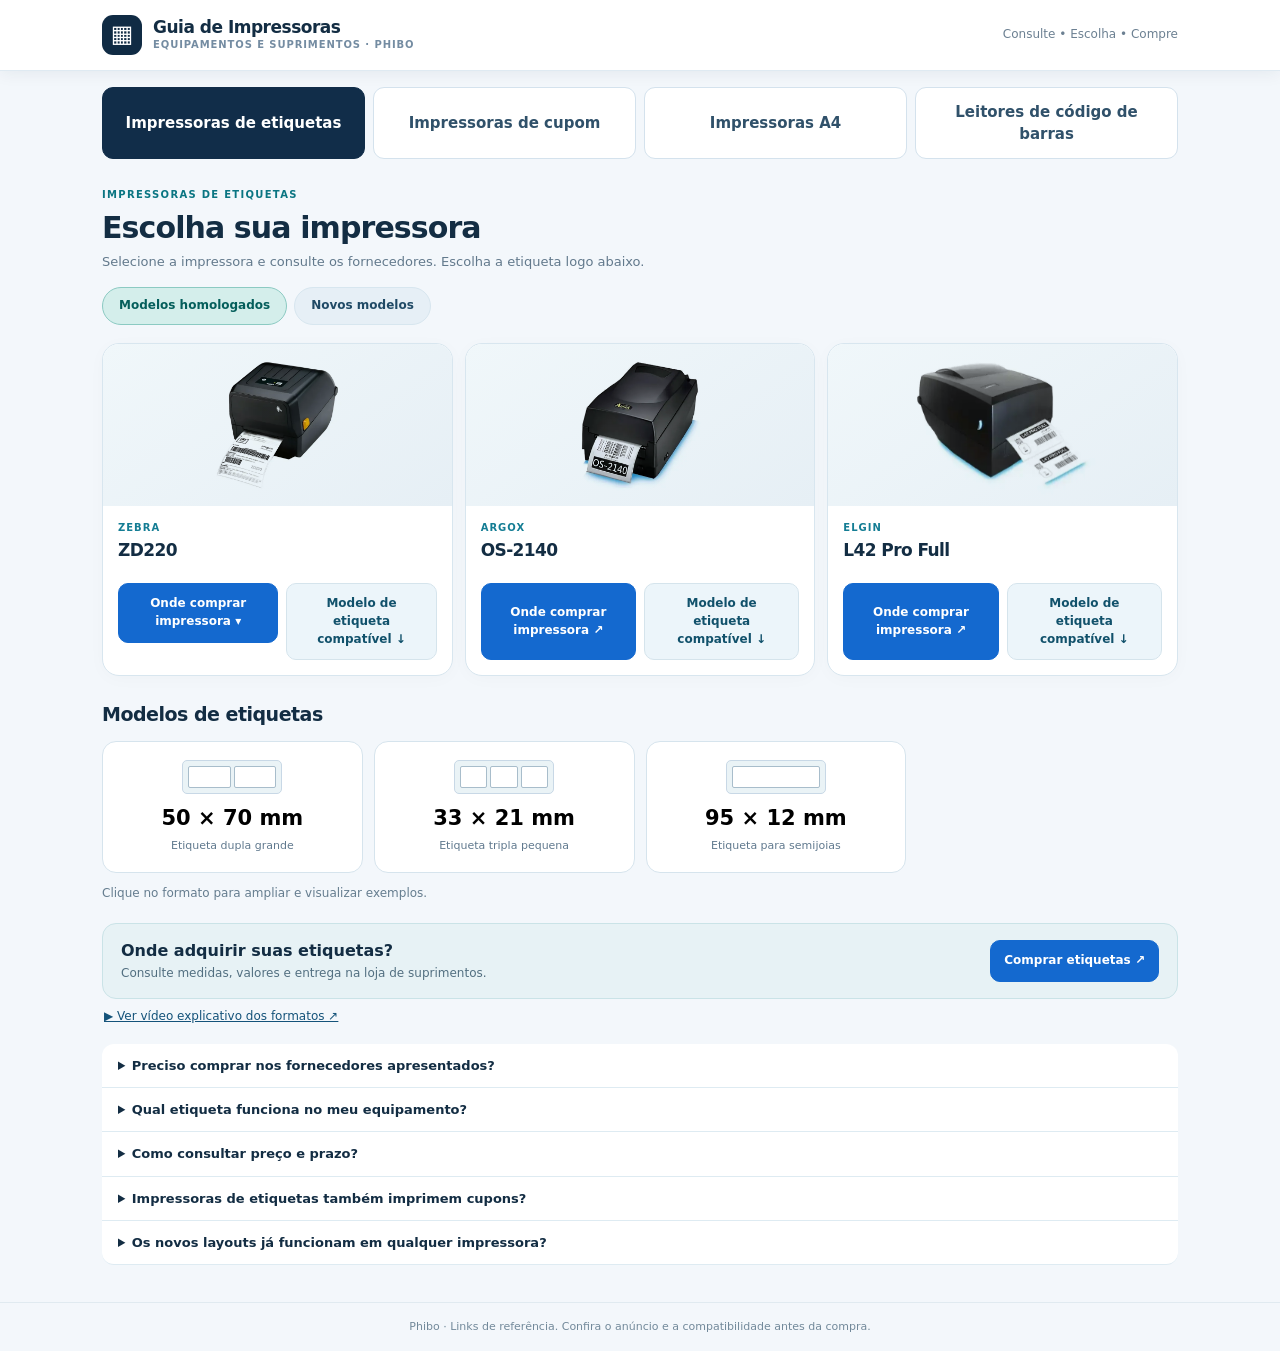
